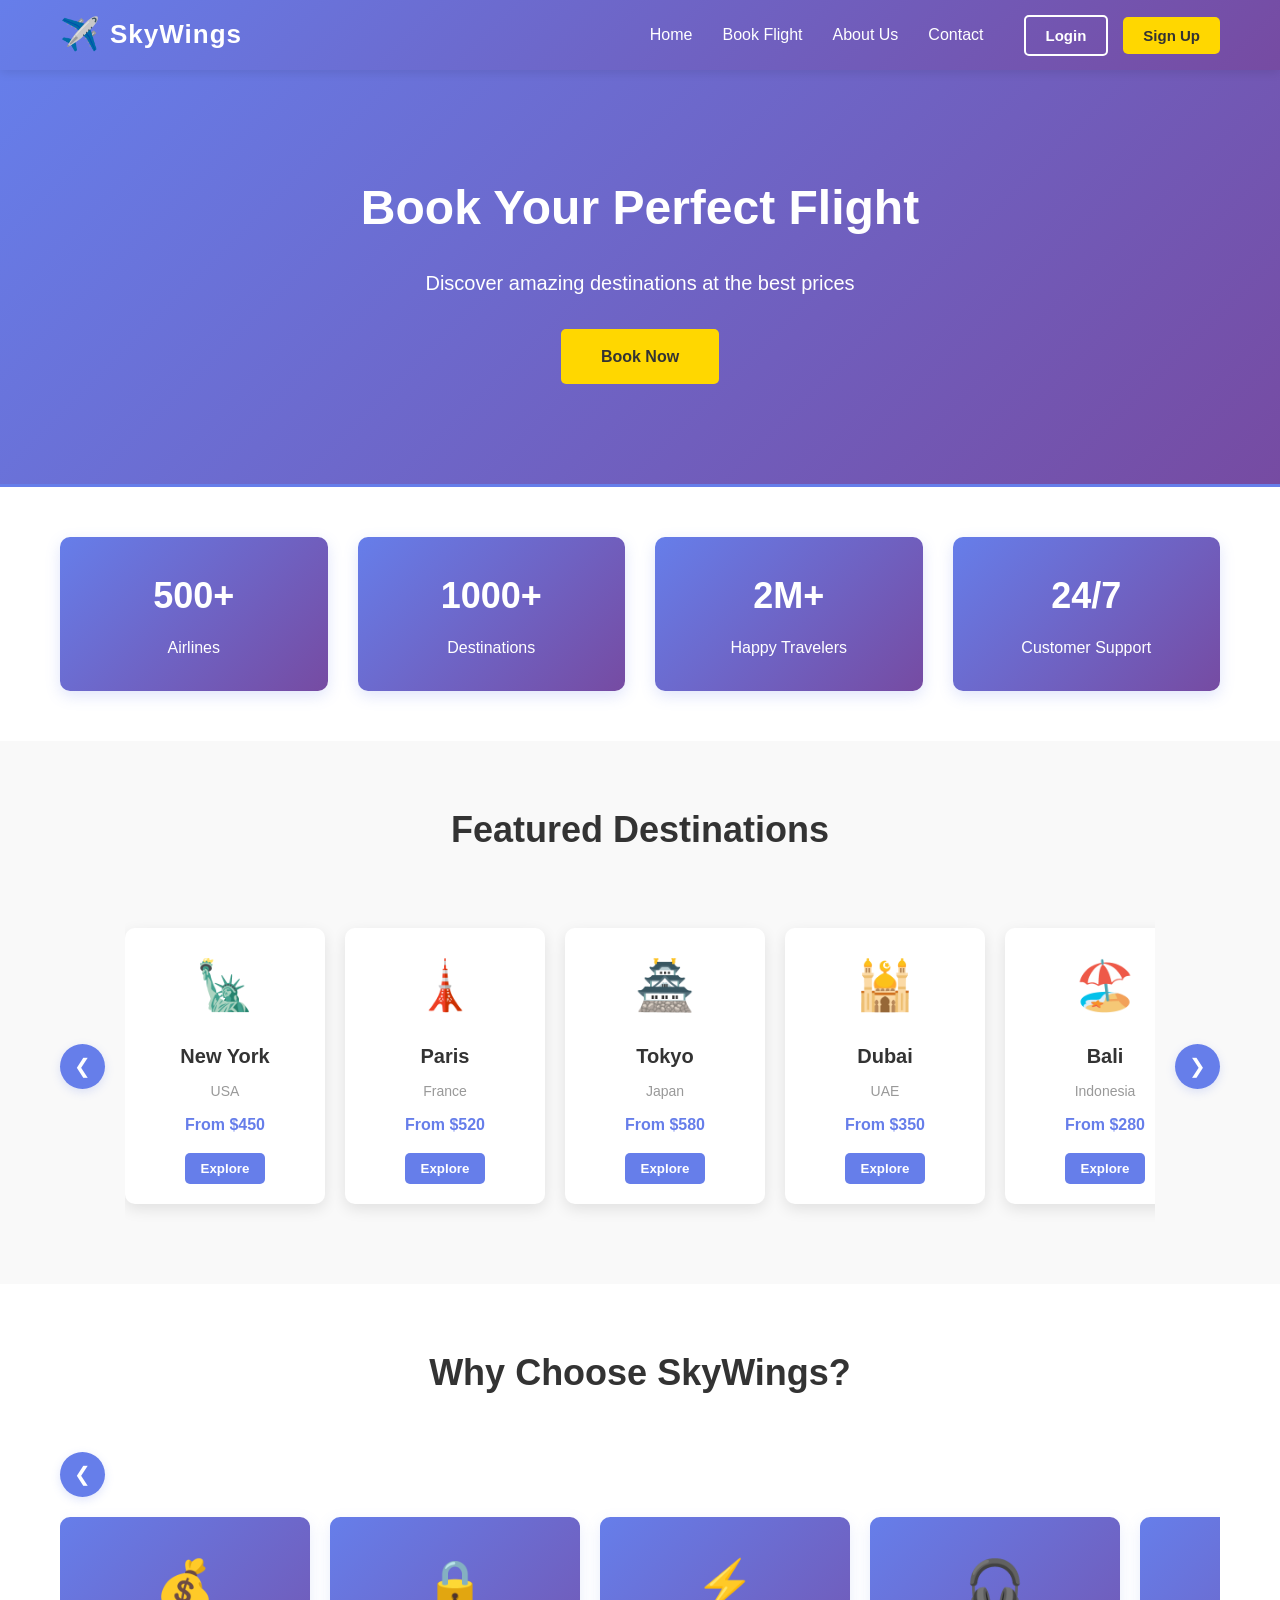
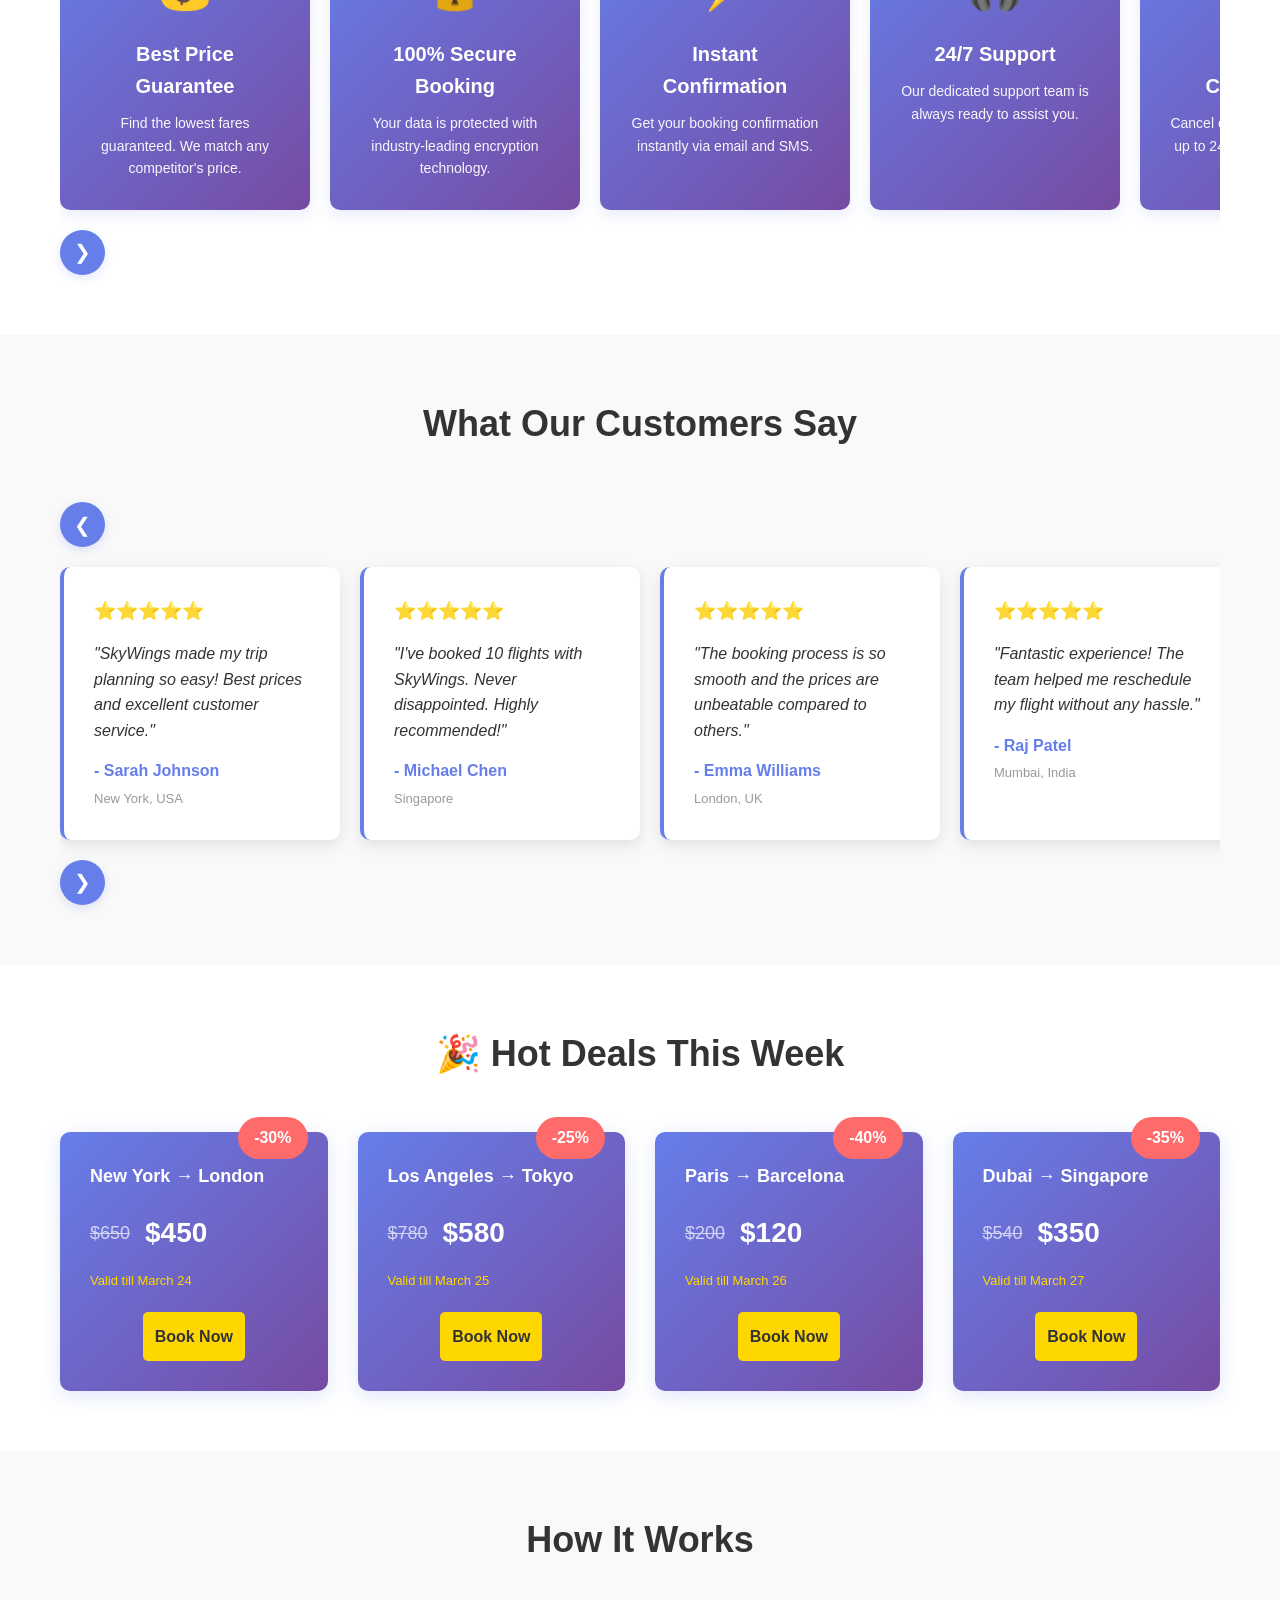
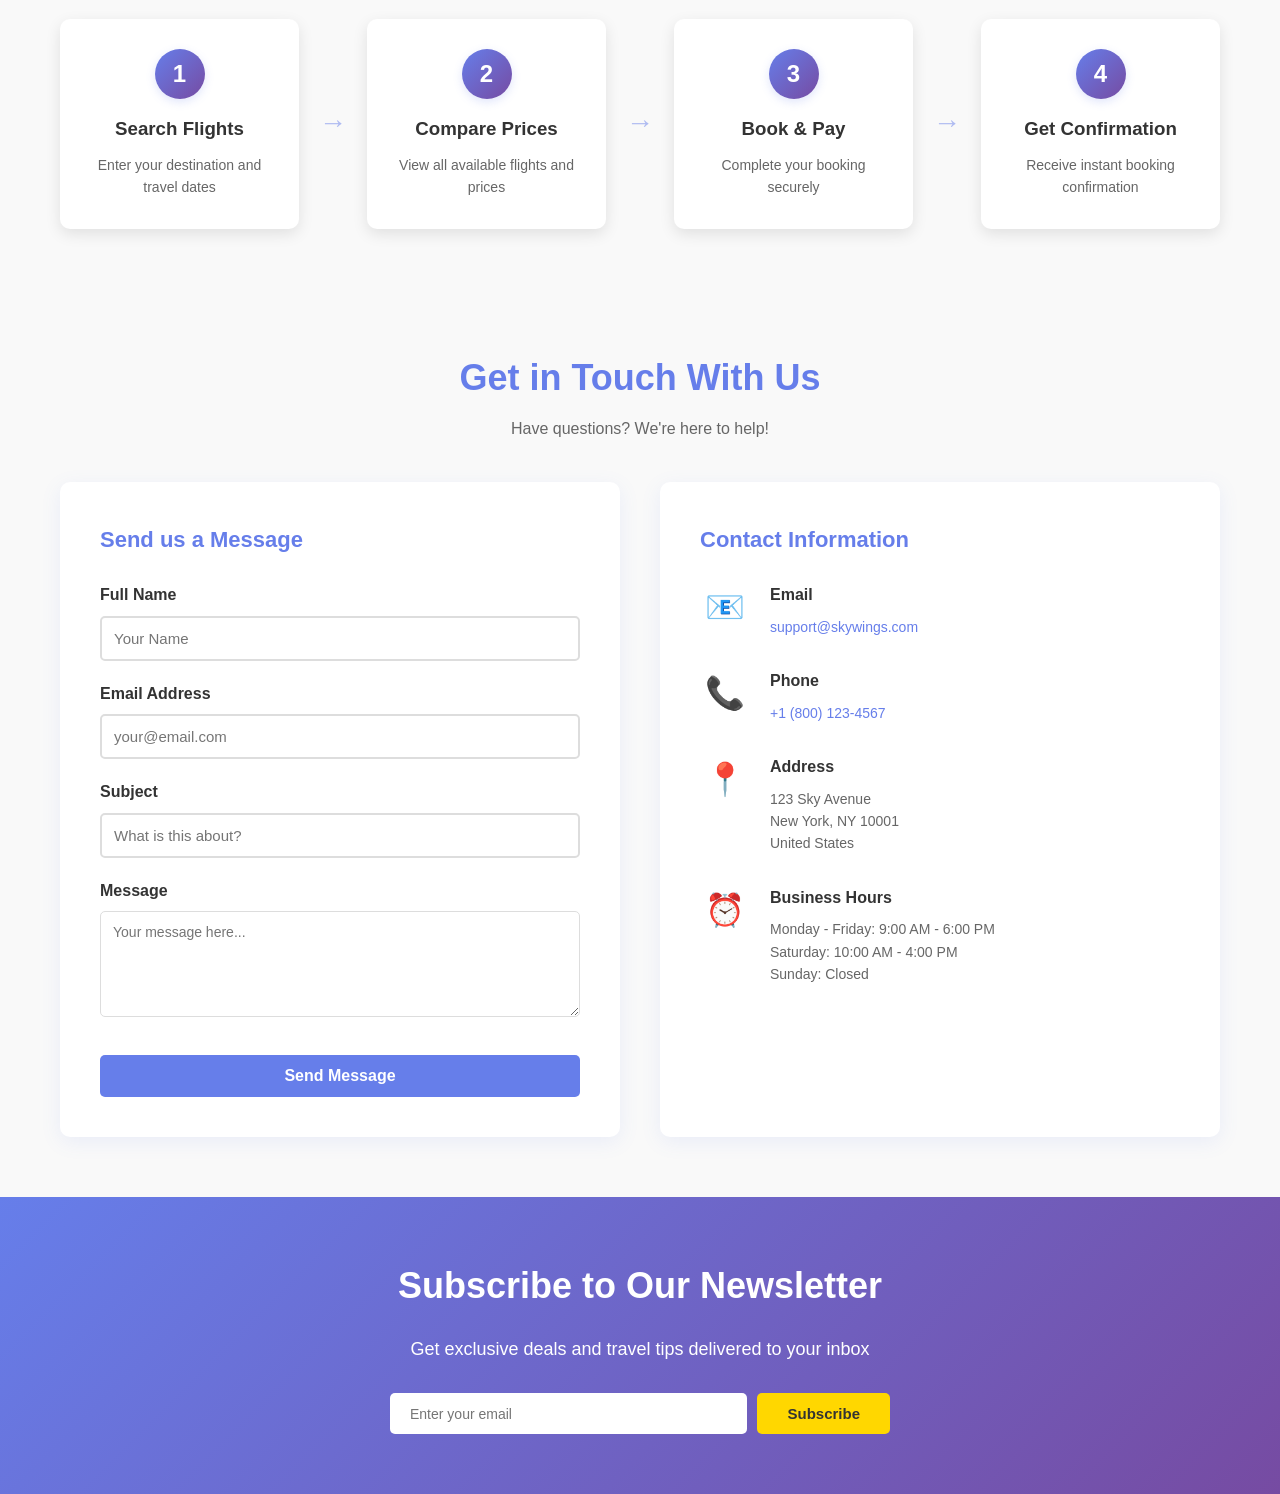
==== index.html @ 35b27cd0 "Initial commit" ====
<!DOCTYPE html>
<html lang="en">
<head>
    <meta charset="UTF-8">
    <meta name="viewport" content="width=device-width, initial-scale=1.0">
    <title>Flight Booking - Find & Book Your Flight</title>
    <link rel="stylesheet" href="style.css">
</head>
<body>
    <!-- Navigation Bar -->
    <nav class="navbar">
        <div class="navbar-container">
            <!-- Logo -->
            <div class="navbar-logo">
                <span class="logo-icon">✈️</span>
                <span class="logo-text">SkyWings</span>
            </div>

            <!-- Hamburger Menu -->
            <div class="hamburger" id="hamburger">
                <span></span>
                <span></span>
                <span></span>
            </div>

            <!-- Nav Links and Auth Buttons -->
            <div class="nav-menu" id="navMenu">
                <ul class="nav-links">
                    <li><a href="index.html">Home</a></li>
                    <li><a href="booking.html">Book Flight</a></li>
                    <li><a href="about.html">About Us</a></li>
                    <li><a href="#contact">Contact</a></li>
                </ul>

                <div class="auth-buttons">
                    <button class="btn btn-login" id="loginBtn">Login</button>
                    <button class="btn btn-signup" id="signupBtn">Sign Up</button>
                </div>
            </div>
        </div>
    </nav>

    <!-- Main Content (Hero Section) -->
    <section class="hero" id="home">
        <div class="hero-content">
            <h1>Book Your Perfect Flight</h1>
            <p>Discover amazing destinations at the best prices</p>
            <a href="booking.html" class="cta-button">Book Now</a>
        </div>
    </section>

    <!-- Quick Stats Section -->
    <section class="quick-stats">
        <div class="container">
            <div class="stats-row">
                <div class="stat-card">
                    <h3>500+</h3>
                    <p>Airlines</p>
                </div>
                <div class="stat-card">
                    <h3>1000+</h3>
                    <p>Destinations</p>
                </div>
                <div class="stat-card">
                    <h3>2M+</h3>
                    <p>Happy Travelers</p>
                </div>
                <div class="stat-card">
                    <h3>24/7</h3>
                    <p>Customer Support</p>
                </div>
            </div>
        </div>
    </section>

    <!-- Featured Destinations Carousel -->
    <section class="featured-destinations">
        <div class="container">
            <h2>Featured Destinations</h2>
            <div class="carousel-wrapper">
                <button class="carousel-btn prev" onclick="scrollCarousel('destinations', -1)">❮</button>
                <div class="carousel" id="destinationsCarousel">
                    <div class="carousel-card">
                        <div class="card-image">🗽</div>
                        <h3>New York</h3>
                        <p class="destination-info">USA</p>
                        <p class="price-info">From $450</p>
                        <button class="card-btn">Explore</button>
                    </div>
                    <div class="carousel-card">
                        <div class="card-image">🗼</div>
                        <h3>Paris</h3>
                        <p class="destination-info">France</p>
                        <p class="price-info">From $520</p>
                        <button class="card-btn">Explore</button>
                    </div>
                    <div class="carousel-card">
                        <div class="card-image">🏯</div>
                        <h3>Tokyo</h3>
                        <p class="destination-info">Japan</p>
                        <p class="price-info">From $580</p>
                        <button class="card-btn">Explore</button>
                    </div>
                    <div class="carousel-card">
                        <div class="card-image">🕌</div>
                        <h3>Dubai</h3>
                        <p class="destination-info">UAE</p>
                        <p class="price-info">From $350</p>
                        <button class="card-btn">Explore</button>
                    </div>
                    <div class="carousel-card">
                        <div class="card-image">🏖️</div>
                        <h3>Bali</h3>
                        <p class="destination-info">Indonesia</p>
                        <p class="price-info">From $280</p>
                        <button class="card-btn">Explore</button>
                    </div>
                    <div class="carousel-card">
                        <div class="card-image">🗿</div>
                        <h3>London</h3>
                        <p class="destination-info">UK</p>
                        <p class="price-info">From $380</p>
                        <button class="card-btn">Explore</button>
                    </div>
                    <div class="carousel-card">
                        <div class="card-image">🌉</div>
                        <h3>Singapore</h3>
                        <p class="destination-info">Singapore</p>
                        <p class="price-info">From $420</p>
                        <button class="card-btn">Explore</button>
                    </div>
                </div>
                <button class="carousel-btn next" onclick="scrollCarousel('destinations', 1)">❯</button>
            </div>
        </div>
    </section>

    <!-- Why Choose Us Section -->
    <section class="why-choose-us-home">
        <div class="container">
            <h2>Why Choose SkyWings?</h2>
            <div class="benefits-carousel">
                <button class="carousel-btn prev" onclick="scrollCarousel('benefits', -1)">❮</button>
                <div class="carousel" id="benefitsCarousel">
                    <div class="benefit-card">
                        <div class="benefit-icon">💰</div>
                        <h3>Best Price Guarantee</h3>
                        <p>Find the lowest fares guaranteed. We match any competitor's price.</p>
                    </div>
                    <div class="benefit-card">
                        <div class="benefit-icon">🔒</div>
                        <h3>100% Secure Booking</h3>
                        <p>Your data is protected with industry-leading encryption technology.</p>
                    </div>
                    <div class="benefit-card">
                        <div class="benefit-icon">⚡</div>
                        <h3>Instant Confirmation</h3>
                        <p>Get your booking confirmation instantly via email and SMS.</p>
                    </div>
                    <div class="benefit-card">
                        <div class="benefit-icon">🎧</div>
                        <h3>24/7 Support</h3>
                        <p>Our dedicated support team is always ready to assist you.</p>
                    </div>
                    <div class="benefit-card">
                        <div class="benefit-icon">🎟️</div>
                        <h3>Flexible Cancellation</h3>
                        <p>Cancel or modify your booking up to 24hrs before departure.</p>
                    </div>
                </div>
                <button class="carousel-btn next" onclick="scrollCarousel('benefits', 1)">❯</button>
            </div>
        </div>
    </section>

    <!-- Testimonials Carousel -->
    <section class="testimonials">
        <div class="container">
            <h2>What Our Customers Say</h2>
            <div class="testimonials-carousel">
                <button class="carousel-btn prev" onclick="scrollCarousel('testimonials', -1)">❮</button>
                <div class="carousel" id="testimonialsCarousel">
                    <div class="testimonial-card">
                        <div class="stars">⭐⭐⭐⭐⭐</div>
                        <p class="testimonial-text">"SkyWings made my trip planning so easy! Best prices and excellent customer service."</p>
                        <p class="testimonial-author">- Sarah Johnson</p>
                        <p class="testimonial-location">New York, USA</p>
                    </div>
                    <div class="testimonial-card">
                        <div class="stars">⭐⭐⭐⭐⭐</div>
                        <p class="testimonial-text">"I've booked 10 flights with SkyWings. Never disappointed. Highly recommended!"</p>
                        <p class="testimonial-author">- Michael Chen</p>
                        <p class="testimonial-location">Singapore</p>
                    </div>
                    <div class="testimonial-card">
                        <div class="stars">⭐⭐⭐⭐⭐</div>
                        <p class="testimonial-text">"The booking process is so smooth and the prices are unbeatable compared to others."</p>
                        <p class="testimonial-author">- Emma Williams</p>
                        <p class="testimonial-location">London, UK</p>
                    </div>
                    <div class="testimonial-card">
                        <div class="stars">⭐⭐⭐⭐⭐</div>
                        <p class="testimonial-text">"Fantastic experience! The team helped me reschedule my flight without any hassle."</p>
                        <p class="testimonial-author">- Raj Patel</p>
                        <p class="testimonial-location">Mumbai, India</p>
                    </div>
                    <div class="testimonial-card">
                        <div class="stars">⭐⭐⭐⭐⭐</div>
                        <p class="testimonial-text">"Best flight booking platform I've used. Simple, fast, and reliable!"</p>
                        <p class="testimonial-author">- Lisa Anderson</p>
                        <p class="testimonial-location">Toronto, Canada</p>
                    </div>
                </div>
                <button class="carousel-btn next" onclick="scrollCarousel('testimonials', 1)">❯</button>
            </div>
        </div>
    </section>

    <!-- Best Deals Section -->
    <section class="best-deals">
        <div class="container">
            <h2>🎉 Hot Deals This Week</h2>
            <div class="deals-grid">
                <div class="deal-card">
                    <div class="deal-badge">-30%</div>
                    <div class="deal-route">New York → London</div>
                    <div class="deal-price">
                        <span class="original-price">$650</span>
                        <span class="discount-price">$450</span>
                    </div>
                    <p class="deal-validity">Valid till March 24</p>
                    <a href="booking.html" class="btn-deal">Book Now</a>
                </div>
                <div class="deal-card">
                    <div class="deal-badge">-25%</div>
                    <div class="deal-route">Los Angeles → Tokyo</div>
                    <div class="deal-price">
                        <span class="original-price">$780</span>
                        <span class="discount-price">$580</span>
                    </div>
                    <p class="deal-validity">Valid till March 25</p>
                    <a href="booking.html" class="btn-deal">Book Now</a>
                </div>
                <div class="deal-card">
                    <div class="deal-badge">-40%</div>
                    <div class="deal-route">Paris → Barcelona</div>
                    <div class="deal-price">
                        <span class="original-price">$200</span>
                        <span class="discount-price">$120</span>
                    </div>
                    <p class="deal-validity">Valid till March 26</p>
                    <a href="booking.html" class="btn-deal">Book Now</a>
                </div>
                <div class="deal-card">
                    <div class="deal-badge">-35%</div>
                    <div class="deal-route">Dubai → Singapore</div>
                    <div class="deal-price">
                        <span class="original-price">$540</span>
                        <span class="discount-price">$350</span>
                    </div>
                    <p class="deal-validity">Valid till March 27</p>
                    <a href="booking.html" class="btn-deal">Book Now</a>
                </div>
            </div>
        </div>
    </section>

    <!-- How It Works Section -->
    <section class="how-it-works">
        <div class="container">
            <h2>How It Works</h2>
            <div class="steps-container">
                <div class="step">
                    <div class="step-number">1</div>
                    <h3>Search Flights</h3>
                    <p>Enter your destination and travel dates</p>
                </div>
                <div class="step-arrow">→</div>
                <div class="step">
                    <div class="step-number">2</div>
                    <h3>Compare Prices</h3>
                    <p>View all available flights and prices</p>
                </div>
                <div class="step-arrow">→</div>
                <div class="step">
                    <div class="step-number">3</div>
                    <h3>Book & Pay</h3>
                    <p>Complete your booking securely</p>
                </div>
                <div class="step-arrow">→</div>
                <div class="step">
                    <div class="step-number">4</div>
                    <h3>Get Confirmation</h3>
                    <p>Receive instant booking confirmation</p>
                </div>
            </div>
        </div>
    </section>

    <!-- Contact Section -->
    <section class="contact" id="contact">
        <div class="container">
            <h2>Get in Touch With Us</h2>
            <p class="contact-subtitle">Have questions? We're here to help!</p>
            
            <div class="contact-wrapper">
                <!-- Contact Form -->
                <div class="contact-form-container">
                    <h3>Send us a Message</h3>
                    <form class="contact-form" id="contactForm">
                        <div class="form-group">
                            <label for="contactName">Full Name</label>
                            <input type="text" id="contactName" placeholder="Your Name" required>
                        </div>
                        <div class="form-group">
                            <label for="contactEmail">Email Address</label>
                            <input type="email" id="contactEmail" placeholder="your@email.com" required>
                        </div>
                        <div class="form-group">
                            <label for="contactSubject">Subject</label>
                            <input type="text" id="contactSubject" placeholder="What is this about?" required>
                        </div>
                        <div class="form-group">
                            <label for="contactMessage">Message</label>
                            <textarea id="contactMessage" placeholder="Your message here..." rows="5" required></textarea>
                        </div>
                        <button type="submit" class="btn btn-primary">Send Message</button>
                    </form>
                </div>

                <!-- Contact Information -->
                <div class="contact-info-container">
                    <h3>Contact Information</h3>
                    
                    <div class="contact-info-item">
                        <div class="contact-icon">📧</div>
                        <div class="contact-details">
                            <h4>Email</h4>
                            <p><a href="mailto:support@skywings.com">support@skywings.com</a></p>
                        </div>
                    </div>

                    <div class="contact-info-item">
                        <div class="contact-icon">📞</div>
                        <div class="contact-details">
                            <h4>Phone</h4>
                            <p><a href="tel:+1-800-123-4567">+1 (800) 123-4567</a></p>
                        </div>
                    </div>

                    <div class="contact-info-item">
                        <div class="contact-icon">📍</div>
                        <div class="contact-details">
                            <h4>Address</h4>
                            <p>123 Sky Avenue<br>New York, NY 10001<br>United States</p>
                        </div>
                    </div>

                    <div class="contact-info-item">
                        <div class="contact-icon">⏰</div>
                        <div class="contact-details">
                            <h4>Business Hours</h4>
                            <p>Monday - Friday: 9:00 AM - 6:00 PM<br>Saturday: 10:00 AM - 4:00 PM<br>Sunday: Closed</p>
                        </div>
                    </div>
                </div>
            </div>
        </div>
    </section>

    <!-- Newsletter Section -->
    <section class="newsletter">
        <div class="container">
            <h2>Subscribe to Our Newsletter</h2>
            <p>Get exclusive deals and travel tips delivered to your inbox</p>
            <form class="newsletter-form" id="newsletter-form">
                <input type="email" placeholder="Enter your email" required>
                <button type="submit" class="btn btn-subscribe">Subscribe</button>
            </form>
        </div>
    </section>

    <!-- Login Modal -->
    <div class="modal" id="loginModal">
        <div class="modal-content">
            <span class="close" id="closeLoginModal">&times;</span>
            <h2>Login</h2>
            <form>
                <div class="form-group">
                    <label for="loginEmail">Email</label>
                    <input type="email" id="loginEmail" required>
                </div>
                <div class="form-group">
                    <label for="loginPassword">Password</label>
                    <input type="password" id="loginPassword" required>
                </div>
                <button type="submit" class="btn btn-primary">Login</button>
            </form>
        </div>
    </div>

    <!-- Signup Modal -->
    <div class="modal" id="signupModal">
        <div class="modal-content">
            <span class="close" id="closeSignupModal">&times;</span>
            <h2>Sign Up</h2>
            <form>
                <div class="form-group">
                    <label for="signupName">Full Name</label>
                    <input type="text" id="signupName" required>
                </div>
                <div class="form-group">
                    <label for="signupEmail">Email</label>
                    <input type="email" id="signupEmail" required>
                </div>
                <div class="form-group">
                    <label for="signupPassword">Password</label>
                    <input type="password" id="signupPassword" required>
                </div>
                <div class="form-group">
                    <label for="signupConfirm">Confirm Password</label>
                    <input type="password" id="signupConfirm" required>
                </div>
                <button type="submit" class="btn btn-primary">Create Account</button>
            </form>
        </div>
    </div>

    <script src="script.js"></script>
</body>
</html>
---- style.css ----
* {
    margin: 0;
    padding: 0;
    box-sizing: border-box;
}

body {
    font-family: 'Segoe UI', Tahoma, Geneva, Verdana, sans-serif;
    line-height: 1.6;
    color: #333;
}

/* ===== NAVBAR STYLES ===== */
.navbar {
    background: linear-gradient(135deg, #667eea 0%, #764ba2 100%);
    position: sticky;
    top: 0;
    z-index: 1000;
    box-shadow: 0 4px 15px rgba(102, 126, 234, 0.2);
}

.navbar-container {
    max-width: 1200px;
    margin: 0 auto;
    padding: 0 20px;
    display: flex;
    justify-content: space-between;
    align-items: center;
    height: 70px;
}

/* Logo Styles */
.navbar-logo {
    display: flex;
    align-items: center;
    gap: 10px;
    cursor: pointer;
    font-size: 28px;
    font-weight: bold;
    color: white;
    transition: transform 0.4s cubic-bezier(0.25, 0.46, 0.45, 0.94);
}

.navbar-logo:hover {
    transform: scale(1.05);
}

.logo-icon {
    font-size: 32px;
}

.logo-text {
    font-size: 26px;
    letter-spacing: 1px;
}

/* Nav Menu */
.nav-menu {
    display: flex;
    align-items: center;
    gap: 40px;
}

.nav-links {
    display: flex;
    list-style: none;
    gap: 30px;
}

.nav-links a {
    color: white;
    text-decoration: none;
    font-weight: 500;
    transition: all 0.4s cubic-bezier(0.25, 0.46, 0.45, 0.94);
    position: relative;
}

.nav-links a:hover {
    color: #ffd700;
}

.nav-links a::after {
    content: '';
    position: absolute;
    bottom: -5px;
    left: 0;
    width: 0;
    height: 2px;
    background-color: #ffd700;
    transition: width 0.4s cubic-bezier(0.25, 0.46, 0.45, 0.94);
}

.nav-links a:hover::after {
    width: 100%;
}

/* Auth Buttons */
.auth-buttons {
    display: flex;
    gap: 15px;
    align-items: center;
}

.btn {
    padding: 10px 20px;
    border: none;
    border-radius: 5px;
    font-size: 15px;
    font-weight: 600;
    cursor: pointer;
    transition: all 0.4s cubic-bezier(0.25, 0.46, 0.45, 0.94);
}

.btn-login {
    background-color: transparent;
    color: white;
    border: 2px solid white;
}

.btn-login:hover {
    background-color: white;
    color: #667eea;
    transform: translateY(-3px);
    box-shadow: 0 5px 15px rgba(102, 126, 234, 0.3);
}

.btn-signup {
    background-color: #ffd700;
    color: #333;
    border: none;
}

.btn-signup:hover {
    background-color: #ffed4e;
    transform: translateY(-3px);
    box-shadow: 0 5px 15px rgba(255, 215, 0, 0.4);
}

/* Hamburger Menu */
.hamburger {
    display: none;
    flex-direction: column;
    cursor: pointer;
}

.hamburger span {
    width: 25px;
    height: 3px;
    background-color: white;
    margin: 5px 0;
    border-radius: 3px;
    transition: all 0.4s cubic-bezier(0.25, 0.46, 0.45, 0.94);
}

.hamburger.active span:nth-child(1) {
    transform: rotate(45deg) translate(10px, 10px);
}

.hamburger.active span:nth-child(2) {
    opacity: 0;
}

.hamburger.active span:nth-child(3) {
    transform: rotate(-45deg) translate(7px, -7px);
}

/* ===== HERO SECTION ===== */
.hero {
    background: linear-gradient(135deg, #667eea 0%, #764ba2 100%);
    color: white;
    padding: 100px 20px;
    text-align: center;
    min-height: 400px;
    display: flex;
    align-items: center;
    justify-content: center;
}

.hero-content h1 {
    font-size: 48px;
    margin-bottom: 20px;
    animation: slideDown 0.8s cubic-bezier(0.25, 0.46, 0.45, 0.94);
}

.hero-content p {
    font-size: 20px;
    margin-bottom: 30px;
    animation: slideUp 0.8s cubic-bezier(0.25, 0.46, 0.45, 0.94);
}

.cta-button {
    display: inline-block;
    background-color: #ffd700;
    color: #333;
    padding: 15px 40px;
    border-radius: 5px;
    font-weight: 600;
    font-size: 16px;
    text-decoration: none;
    transition: all 0.4s cubic-bezier(0.25, 0.46, 0.45, 0.94);
    animation: slideUp 0.8s cubic-bezier(0.25, 0.46, 0.45, 0.94) 0.2s both;
}

.cta-button:hover {
    background-color: #ffed4e;
    transform: translateY(-4px);
    box-shadow: 0 12px 25px rgba(255, 215, 0, 0.3);
}

/* Quick Stats Section */
.quick-stats {
    padding: 50px 20px;
    background-color: white;
    border-top: 3px solid #667eea;
}

.stats-row {
    display: grid;
    grid-template-columns: repeat(auto-fit, minmax(200px, 1fr));
    gap: 30px;
    max-width: 1200px;
    margin: 0 auto;
}

.stat-card {
    text-align: center;
    padding: 30px;
    background: linear-gradient(135deg, #667eea 0%, #764ba2 100%);
    color: white;
    border-radius: 10px;
    transition: all 0.4s cubic-bezier(0.25, 0.46, 0.45, 0.94);
    box-shadow: 0 5px 15px rgba(102, 126, 234, 0.2);
}

.stat-card:hover {
    transform: translateY(-8px);
    box-shadow: 0 12px 30px rgba(102, 126, 234, 0.35);
}

.stat-card h3 {
    font-size: 36px;
    margin-bottom: 10px;
}

.stat-card p {
    font-size: 16px;
}

/* Featured Destinations Carousel */
.featured-destinations {
    padding: 60px 20px;
    background-color: #f9f9f9;
}

.featured-destinations h2,
.why-choose-us-home h2,
.testimonials h2,
.best-deals h2,
.how-it-works h2,
.newsletter h2 {
    text-align: center;
    font-size: 36px;
    margin-bottom: 50px;
    color: #333;
}

.carousel-wrapper {
    position: relative;
    display: flex;
    align-items: center;
    gap: 20px;
    max-width: 1200px;
    margin: 0 auto;
}

.carousel {
    display: flex;
    gap: 20px;
    overflow-x: auto;
    scroll-behavior: smooth;
    padding: 20px 0;
    flex: 1;
    scrollbar-width: none;
}

.carousel::-webkit-scrollbar {
    display: none;
}

.carousel-card {
    min-width: 200px;
    background: white;
    border-radius: 10px;
    padding: 20px;
    text-align: center;
    box-shadow: 0 5px 15px rgba(0, 0, 0, 0.1);
    transition: all 0.4s cubic-bezier(0.25, 0.46, 0.45, 0.94);
    cursor: pointer;
}

.carousel-card:hover {
    transform: translateY(-10px);
    box-shadow: 0 12px 30px rgba(102, 126, 234, 0.25);
}

.card-image {
    font-size: 48px;
    margin-bottom: 15px;
}

.carousel-card h3 {
    color: #333;
    margin-bottom: 8px;
    font-size: 20px;
}

.destination-info {
    color: #999;
    font-size: 14px;
    margin-bottom: 10px;
}

.price-info {
    color: #667eea;
    font-weight: 600;
    margin-bottom: 15px;
}

.card-btn {
    background-color: #667eea;
    color: white;
    padding: 8px 16px;
    border: none;
    border-radius: 5px;
    cursor: pointer;
    transition: all 0.4s cubic-bezier(0.25, 0.46, 0.45, 0.94);
    font-weight: 600;
}

.card-btn:hover {
    background-color: #764ba2;
    transform: translateY(-3px);
    box-shadow: 0 5px 15px rgba(102, 126, 234, 0.3);
}

.carousel-btn {
    background-color: #667eea;
    color: white;
    border: none;
    width: 45px;
    height: 45px;
    border-radius: 50%;
    cursor: pointer;
    font-size: 20px;
    transition: all 0.4s cubic-bezier(0.25, 0.46, 0.45, 0.94);
    flex-shrink: 0;
    box-shadow: 0 3px 10px rgba(102, 126, 234, 0.2);
}

.carousel-btn:hover {
    background-color: #764ba2;
    transform: scale(1.12);
    box-shadow: 0 6px 18px rgba(102, 126, 234, 0.35);
}

.carousel-btn.prev {
    order: -1;
}

/* Benefits Carousel */
.why-choose-us-home {
    padding: 60px 20px;
    background-color: white;
}

.benefit-card {
    min-width: 250px;
    background: linear-gradient(135deg, #667eea 0%, #764ba2 100%);
    color: white;
    padding: 30px;
    border-radius: 10px;
    text-align: center;
    box-shadow: 0 5px 15px rgba(102, 126, 234, 0.15);
    transition: all 0.4s cubic-bezier(0.25, 0.46, 0.45, 0.94);
}

.benefit-card:hover {
    transform: translateY(-12px);
    box-shadow: 0 12px 30px rgba(102, 126, 234, 0.3);
}

.benefit-icon {
    font-size: 48px;
    margin-bottom: 15px;
    display: block;
}

.benefit-card h3 {
    margin-bottom: 10px;
    font-size: 20px;
}

.benefit-card p {
    font-size: 14px;
    opacity: 0.95;
}

/* Testimonials Section */
.testimonials {
    padding: 60px 20px;
    background-color: #f9f9f9;
}

.testimonial-card {
    min-width: 280px;
    background: white;
    padding: 30px;
    border-radius: 10px;
    box-shadow: 0 5px 15px rgba(0, 0, 0, 0.1);
    border-left: 4px solid #667eea;
    transition: all 0.4s cubic-bezier(0.25, 0.46, 0.45, 0.94);
}

.testimonial-card:hover {
    transform: translateY(-6px);
    box-shadow: 0 10px 25px rgba(102, 126, 234, 0.2);
    border-left-color: #764ba2;
}

.stars {
    font-size: 18px;
    margin-bottom: 15px;
}

.testimonial-text {
    color: #333;
    margin-bottom: 15px;
    font-style: italic;
    line-height: 1.6;
}

.testimonial-author {
    color: #667eea;
    font-weight: 600;
    margin-bottom: 5px;
}

.testimonial-location {
    color: #999;
    font-size: 13px;
}

/* Best Deals Section */
.best-deals {
    padding: 60px 20px;
    background-color: white;
}

.deals-grid {
    display: grid;
    grid-template-columns: repeat(auto-fit, minmax(250px, 1fr));
    gap: 30px;
    max-width: 1200px;
    margin: 0 auto;
}

.deal-card {
    background: linear-gradient(135deg, #667eea 0%, #764ba2 100%);
    color: white;
    padding: 30px;
    border-radius: 10px;
    position: relative;
    transition: all 0.4s cubic-bezier(0.25, 0.46, 0.45, 0.94);
    box-shadow: 0 5px 20px rgba(102, 126, 234, 0.2);
}

.deal-card:hover {
    transform: translateY(-12px);
    box-shadow: 0 15px 40px rgba(102, 126, 234, 0.3);
}

.deal-badge {
    position: absolute;
    top: -15px;
    right: 20px;
    background-color: #ff6b6b;
    color: white;
    padding: 8px 16px;
    border-radius: 50px;
    font-weight: bold;
    font-size: 16px;
}

.deal-route {
    margin-bottom: 20px;
    font-size: 18px;
    font-weight: 600;
}

.deal-price {
    display: flex;
    align-items: center;
    gap: 15px;
    margin-bottom: 15px;
}

.original-price {
    text-decoration: line-through;
    opacity: 0.7;
    font-size: 18px;
}

.discount-price {
    font-size: 28px;
    font-weight: bold;
}

.deal-validity {
    color: #ffd700;
    font-size: 13px;
    margin-bottom: 20px;
}

.btn-deal {
    display: block;
    background-color: #ffd700;
    color: #333;
    padding: 12px;
    border-radius: 5px;
    text-align: center;
    text-decoration: none;
    font-weight: 600;
    transition: all 0.4s cubic-bezier(0.25, 0.46, 0.45, 0.94);
    margin: 15px auto 0;
    width: fit-content;
}

.btn-deal:hover {
    background-color: #ffed4e;
    transform: translateY(-3px);
    box-shadow: 0 5px 15px rgba(255, 215, 0, 0.3);
}

/* How It Works Section */
.how-it-works {
    padding: 60px 20px;
    background-color: #f9f9f9;
}

.steps-container {
    display: flex;
    justify-content: center;
    align-items: center;
    gap: 20px;
    flex-wrap: wrap;
    max-width: 1200px;
    margin: 0 auto;
}

.step {
    flex: 1;
    min-width: 180px;
    text-align: center;
    padding: 30px;
    background: white;
    border-radius: 10px;
    box-shadow: 0 5px 15px rgba(0, 0, 0, 0.1);
    transition: all 0.4s cubic-bezier(0.25, 0.46, 0.45, 0.94);
}

.step:hover {
    transform: translateY(-6px);
    box-shadow: 0 10px 25px rgba(102, 126, 234, 0.15);
}

.step-number {
    width: 50px;
    height: 50px;
    background: linear-gradient(135deg, #667eea 0%, #764ba2 100%);
    color: white;
    border-radius: 50%;
    display: flex;
    align-items: center;
    justify-content: center;
    font-size: 24px;
    font-weight: bold;
    margin: 0 auto 15px;
    box-shadow: 0 3px 10px rgba(102, 126, 234, 0.2);
}

.step h3 {
    color: #333;
    margin-bottom: 10px;
}

.step p {
    color: #666;
    font-size: 14px;
}

.step-arrow {
    font-size: 28px;
    color: #667eea;
    opacity: 0.5;
}

@media (max-width: 768px) {
    .step-arrow {
        display: none;
    }

    .steps-container {
        grid-template-columns: repeat(2, 1fr);
        flex-direction: column;
    }
}

/* Contact Section */
.contact {
    padding: 60px 20px;
    background-color: #f9f9f9;
}

.contact h2 {
    text-align: center;
    font-size: 36px;
    color: #667eea;
    margin-bottom: 10px;
}

.contact-subtitle {
    text-align: center;
    color: #666;
    font-size: 16px;
    margin-bottom: 40px;
}

.contact-wrapper {
    display: grid;
    grid-template-columns: 1fr 1fr;
    gap: 40px;
    max-width: 1200px;
    margin: 0 auto;
}

.contact-form-container {
    background: white;
    padding: 40px;
    border-radius: 10px;
    box-shadow: 0 5px 20px rgba(102, 126, 234, 0.1);
}

.contact-form-container h3 {
    color: #667eea;
    margin-bottom: 25px;
    font-size: 22px;
}

.contact-form .form-group {
    margin-bottom: 20px;
}

.contact-form label {
    display: block;
    margin-bottom: 8px;
    color: #333;
    font-weight: 600;
}

.contact-form input,
.contact-form textarea {
    width: 100%;
    padding: 12px;
    border: 1px solid #ddd;
    border-radius: 5px;
    font-family: inherit;
    font-size: 14px;
    transition: border-color 0.3s ease;
}

.contact-form input:focus,
.contact-form textarea:focus {
    outline: none;
    border-color: #667eea;
    box-shadow: 0 0 5px rgba(102, 126, 234, 0.2);
}

.contact-form .btn-primary {
    width: 100%;
    background-color: #667eea;
    color: white;
    padding: 12px;
    border: none;
    border-radius: 5px;
    font-weight: 600;
    font-size: 16px;
    cursor: pointer;
    transition: all 0.4s cubic-bezier(0.25, 0.46, 0.45, 0.94);
    margin-top: 10px;
}

.contact-form .btn-primary:hover {
    background-color: #764ba2;
    transform: translateY(-3px);
    box-shadow: 0 6px 20px rgba(102, 126, 234, 0.35);
}

.contact-info-container {
    padding: 40px;
    background: white;
    border-radius: 10px;
    box-shadow: 0 5px 20px rgba(102, 126, 234, 0.1);
    display: flex;
    flex-direction: column;
    justify-content: flex-start;
}

.contact-info-container h3 {
    color: #667eea;
    margin-bottom: 25px;
    font-size: 22px;
}

.contact-info-item {
    display: flex;
    align-items: flex-start;
    margin-bottom: 30px;
    gap: 20px;
}

.contact-info-item:last-child {
    margin-bottom: 0;
}

.contact-icon {
    font-size: 32px;
    min-width: 50px;
    text-align: center;
}

.contact-details h4 {
    color: #333;
    margin-bottom: 8px;
    font-size: 16px;
}

.contact-details p {
    color: #666;
    font-size: 14px;
    line-height: 1.6;
}

.contact-details a {
    color: #667eea;
    text-decoration: none;
    transition: color 0.3s ease;
}

.contact-details a:hover {
    color: #764ba2;
    text-decoration: underline;
}

@media (max-width: 768px) {
    .contact-wrapper {
        grid-template-columns: 1fr;
        gap: 20px;
    }

    .contact h2 {
        font-size: 28px;
    }

    .contact-form-container,
    .contact-info-container {
        padding: 25px;
    }

    .contact-info-item {
        flex-direction: column;
    }
}

/* Newsletter Section */
.newsletter {
    padding: 60px 20px;
    background: linear-gradient(135deg, #667eea 0%, #764ba2 100%);
    color: white;
    text-align: center;
}

.newsletter h2 {
    color: white;
    margin-bottom: 20px;
}

.newsletter p {
    font-size: 18px;
    margin-bottom: 30px;
}

.newsletter-form {
    display: flex;
    gap: 10px;
    max-width: 500px;
    margin: 0 auto;
    flex-wrap: wrap;
    justify-content: center;
}

.newsletter-form input {
    flex: 1;
    min-width: 250px;
    padding: 12px 20px;
    border: none;
    border-radius: 5px;
    font-size: 14px;
}

.btn-subscribe {
    background-color: #ffd700;
    color: #333;
    padding: 12px 30px;
    border: none;
    border-radius: 5px;
    font-weight: 600;
    cursor: pointer;
    transition: all 0.4s cubic-bezier(0.25, 0.46, 0.45, 0.94);
}

.btn-subscribe:hover {
    background-color: #ffed4e;
    transform: translateY(-3px);
    box-shadow: 0 5px 15px rgba(255, 215, 0, 0.3);
}

@keyframes slideDown {
    from {
        opacity: 0;
        transform: translateY(-30px);
    }
    to {
        opacity: 1;
        transform: translateY(0);
    }
}

@keyframes slideUp {
    from {
        opacity: 0;
        transform: translateY(30px);
    }
    to {
        opacity: 1;
        transform: translateY(0);
    }
}

@keyframes floatAnimation {
    0%, 100% {
        transform: translateY(0px);
    }
    50% {
        transform: translateY(-15px);
    }
}

/* ===== MODAL STYLES ===== */
.modal {
    display: none;
    position: fixed;
    z-index: 2000;
    left: 0;
    top: 0;
    width: 100%;
    height: 100%;
    background-color: rgba(0, 0, 0, 0.5);
    animation: fadeIn 0.4s cubic-bezier(0.25, 0.46, 0.45, 0.94);
}

@keyframes fadeIn {
    from {
        opacity: 0;
    }
    to {
        opacity: 1;
    }
}

.modal-content {
    background-color: white;
    margin: 10% auto;
    padding: 30px;
    border-radius: 10px;
    width: 90%;
    max-width: 400px;
    box-shadow: 0 5px 20px rgba(0, 0, 0, 0.3);
    animation: slideDown 0.4s cubic-bezier(0.25, 0.46, 0.45, 0.94);
}

.modal-content h2 {
    margin-bottom: 25px;
    color: #333;
    font-size: 28px;
}

.close {
    color: #aaa;
    float: right;
    font-size: 28px;
    font-weight: bold;
    cursor: pointer;
    transition: all 0.4s cubic-bezier(0.25, 0.46, 0.45, 0.94);
}

.close:hover {
    color: #000;
    transform: rotate(90deg);
}

/* Form Styles */
.form-group {
    margin-bottom: 20px;
}

.form-group label {
    display: block;
    margin-bottom: 8px;
    font-weight: 600;
    color: #333;
}

.form-group input {
    width: 100%;
    padding: 12px;
    border: 2px solid #ddd;
    border-radius: 5px;
    font-size: 15px;
    transition: all 0.4s cubic-bezier(0.25, 0.46, 0.45, 0.94);
}

.form-group input:focus {
    outline: none;
    border-color: #667eea;
    box-shadow: 0 0 0 3px rgba(102, 126, 234, 0.1);
}

.btn-primary {
    width: 100%;
    background-color: #667eea;
    color: white;
    padding: 12px;
    border: none;
    border-radius: 5px;
    font-weight: 600;
    font-size: 16px;
    cursor: pointer;
    transition: all 0.4s cubic-bezier(0.25, 0.46, 0.45, 0.94);
    margin-top: 10px;
}

.btn-primary:hover {
    background-color: #764ba2;
    transform: translateY(-3px);
    box-shadow: 0 6px 20px rgba(102, 126, 234, 0.35);
}

/* ===== SUCCESS/ERROR POPUP STYLES ===== */
.success-popup,
.error-popup {
    position: fixed;
    top: 50%;
    left: 50%;
    transform: translate(-50%, -50%);
    z-index: 3000;
    animation: popupSlideIn 0.5s cubic-bezier(0.25, 0.46, 0.45, 0.94);
}

@keyframes popupSlideIn {
    from {
        opacity: 0;
        transform: translate(-50%, -60%) scale(0.85);
    }
    to {
        opacity: 1;
        transform: translate(-50%, -50%) scale(1);
    }
}

.success-popup .popup-content {
    background-color: white;
    border-left: 5px solid #4CAF50;
    border-radius: 8px;
    padding: 30px;
    text-align: center;
    box-shadow: 0 5px 25px rgba(0, 0, 0, 0.2);
    min-width: 300px;
}

.error-popup .popup-content {
    background-color: white;
    border-left: 5px solid #f44336;
    border-radius: 8px;
    padding: 30px;
    text-align: center;
    box-shadow: 0 5px 25px rgba(0, 0, 0, 0.2);
    min-width: 300px;
}

.popup-icon {
    font-size: 48px;
    margin-bottom: 15px;
    font-weight: bold;
}

.success-popup .popup-icon {
    color: #4CAF50;
    animation: checkmark 0.8s cubic-bezier(0.25, 0.46, 0.45, 0.94);
}

.error-popup .popup-icon {
    color: #f44336;
}

@keyframes checkmark {
    0% {
        transform: scale(0);
        opacity: 0;
    }
    50% {
        transform: scale(1.2);
        opacity: 1;
    }
    100% {
        transform: scale(1);
        opacity: 1;
    }
}

.popup-content h3 {
    color: #333;
    margin-bottom: 10px;
    font-size: 22px;
}

.popup-content p {
    color: #666;
    margin-bottom: 20px;
    font-size: 14px;
}

.popup-btn {
    background-color: #667eea;
    color: white;
    border: none;
    padding: 10px 25px;
    border-radius: 5px;
    cursor: pointer;
    font-weight: 600;
    transition: all 0.4s cubic-bezier(0.25, 0.46, 0.45, 0.94);
}

.popup-btn:hover {
    background-color: #764ba2;
    transform: translateY(-3px);
    box-shadow: 0 5px 15px rgba(102, 126, 234, 0.3);
}

/* User Name Display in Navbar */
.user-name {
    color: white;
    font-weight: 500;
    padding-right: 15px;
    border-right: 1px solid rgba(255, 255, 255, 0.3);
    white-space: nowrap;
    display: flex;
    align-items: center;
    height: 40px;
    font-size: 15px;
    transition: all 0.4s cubic-bezier(0.25, 0.46, 0.45, 0.94);
}

.btn-logout {
    background-color: #ff6b6b;
    color: white;
    border: none;
}

.btn-logout:hover {
    background-color: #ff5252;
    transform: translateY(-2px);
}

/* ===== CONTAINER ===== */
.container {
    max-width: 1200px;
    margin: 0 auto;
    padding: 0 20px;
}

/* ===== ABOUT PAGE STYLES ===== */
.about-hero {
    background: linear-gradient(135deg, #667eea 0%, #764ba2 100%);
    color: white;
    padding: 100px 20px;
    text-align: center;
    min-height: 300px;
    display: flex;
    align-items: center;
    justify-content: center;
}

.about-hero h1 {
    font-size: 48px;
    margin-bottom: 15px;
    animation: slideDown 0.8s ease;
}

.about-hero p {
    font-size: 18px;
    animation: slideUp 0.8s ease;
}

/* About Cards Section */
.about-section {
    padding: 60px 20px;
    background-color: #f9f9f9;
}

.about-grid {
    display: grid;
    grid-template-columns: repeat(auto-fit, minmax(300px, 1fr));
    gap: 30px;
    max-width: 1200px;
    margin: 0 auto;
}

.about-card {
    background: white;
    padding: 40px;
    border-radius: 10px;
    text-align: center;
    box-shadow: 0 5px 20px rgba(0, 0, 0, 0.1);
    transition: transform 0.3s ease, box-shadow 0.3s ease;
}

.about-card:hover {
    transform: translateY(-10px);
    box-shadow: 0 10px 30px rgba(102, 126, 234, 0.2);
}

.card-icon {
    font-size: 48px;
    margin-bottom: 20px;
}

.about-card h2 {
    color: #333;
    margin-bottom: 15px;
    font-size: 24px;
}

.about-card p {
    color: #666;
    line-height: 1.6;
}

/* Why Choose Us Section */
.why-choose-us {
    padding: 60px 20px;
    background-color: white;
}

.why-choose-us h2 {
    text-align: center;
    font-size: 36px;
    margin-bottom: 50px;
    color: #333;
}

.features-grid {
    display: grid;
    grid-template-columns: repeat(auto-fit, minmax(250px, 1fr));
    gap: 30px;
    max-width: 1200px;
    margin: 0 auto;
}

.feature-item {
    background: linear-gradient(135deg, #667eea 0%, #764ba2 100%);
    color: white;
    padding: 30px;
    border-radius: 10px;
    text-align: center;
    transition: all 0.4s cubic-bezier(0.25, 0.46, 0.45, 0.94);
}

.feature-item:hover {
    transform: translateY(-6px);
    box-shadow: 0 8px 20px rgba(102, 126, 234, 0.25);
}

.feature-icon {
    font-size: 40px;
    margin-bottom: 15px;
    display: block;
}

.feature-item h3 {
    margin-bottom: 10px;
    font-size: 20px;
}

.feature-item p {
    font-size: 14px;
    opacity: 0.95;
}

/* Statistics Section */
.stats-section {
    background: linear-gradient(135deg, #667eea 0%, #764ba2 100%);
    color: white;
    padding: 60px 20px;
}

.stats-grid {
    display: grid;
    grid-template-columns: repeat(auto-fit, minmax(200px, 1fr));
    gap: 40px;
    max-width: 1200px;
    margin: 0 auto;
    text-align: center;
}

.stat-item h3 {
    font-size: 48px;
    margin-bottom: 10px;
    font-weight: bold;
}

.stat-item p {
    font-size: 16px;
}

/* Team Section */
.team-section {
    padding: 60px 20px;
    background-color: #f9f9f9;
}

.team-section h2 {
    text-align: center;
    font-size: 36px;
    margin-bottom: 50px;
    color: #333;
}

.team-grid {
    display: grid;
    grid-template-columns: repeat(auto-fit, minmax(200px, 1fr));
    gap: 30px;
    max-width: 1200px;
    margin: 0 auto;
}

.team-member {
    background: white;
    padding: 30px;
    border-radius: 10px;
    text-align: center;
    box-shadow: 0 5px 20px rgba(0, 0, 0, 0.1);
    transition: all 0.4s cubic-bezier(0.25, 0.46, 0.45, 0.94);
}

.team-member:hover {
    transform: translateY(-8px);
    box-shadow: 0 12px 30px rgba(2, 119, 189, 0.2);
}

.member-avatar {
    font-size: 60px;
    margin-bottom: 15px;
}

.team-member h3 {
    color: #333;
    margin-bottom: 5px;
    font-size: 20px;
}

.team-member p {
    color: #667eea;
    font-weight: 600;
}

/* CTA Section */
.cta-section {
    background: linear-gradient(135deg, #667eea 0%, #764ba2 100%);
    color: white;
    padding: 60px 20px;
    text-align: center;
}

.cta-section h2 {
    font-size: 36px;
    margin-bottom: 15px;
}

.cta-section p {
    font-size: 18px;
    margin-bottom: 30px;
}

.btn-cta {
    background-color: #ffd700;
    color: #333;
    padding: 15px 40px;
    border: none;
    border-radius: 5px;
    font-weight: 600;
    font-size: 16px;
    cursor: pointer;
    text-decoration: none;
    display: inline-block;
    transition: all 0.4s cubic-bezier(0.25, 0.46, 0.45, 0.94);
}

.btn-cta:hover {
    background-color: #ffed4e;
    transform: translateY(-4px);
    box-shadow: 0 10px 25px rgba(255, 215, 0, 0.3);
}

/* Footer */
.footer {
    background-color: #2c3e50;
    color: white;
    padding: 40px 20px 20px;
}

.footer-content {
    display: grid;
    grid-template-columns: repeat(auto-fit, minmax(200px, 1fr));
    gap: 30px;
    max-width: 1200px;
    margin: 0 auto 30px;
}

.footer-section h4 {
    margin-bottom: 15px;
    font-size: 18px;
}

.footer-section p {
    color: #bdc3c7;
    font-size: 14px;
}

.footer-section ul {
    list-style: none;
}

.footer-section ul li {
    margin-bottom: 10px;
}

.footer-section a {
    color: #bdc3c7;
    text-decoration: none;
    transition: color 0.3s ease;
}

.footer-section a:hover {
    color: #ffd700;
    transition: color 0.4s cubic-bezier(0.25, 0.46, 0.45, 0.94);
}

.footer-bottom {
    text-align: center;
    border-top: 1px solid #444;
    padding-top: 20px;
    color: #bdc3c7;
}

/* ===== BOOKING PAGE STYLES ===== */
.booking-hero {
    background: linear-gradient(135deg, #667eea 0%, #764ba2 100%);
    color: white;
    padding: 80px 20px;
    text-align: center;
    min-height: 300px;
    display: flex;
    align-items: center;
    justify-content: center;
}

.booking-hero h1 {
    font-size: 48px;
    margin-bottom: 15px;
}

.booking-hero p {
    font-size: 18px;
}

/* Search Section */
.search-section {
    padding: 40px 20px;
    background-color: #f9f9f9;
}

.search-card {
    background: white;
    padding: 40px;
    border-radius: 10px;
    box-shadow: 0 5px 20px rgba(0, 0, 0, 0.1);
    max-width: 1200px;
    margin: 0 auto;
}

.search-card h2 {
    color: #333;
    margin-bottom: 30px;
    font-size: 28px;
}

.search-form {
    display: flex;
    flex-direction: column;
    gap: 20px;
}

.form-row {
    display: grid;
    grid-template-columns: repeat(auto-fit, minmax(200px, 1fr));
    gap: 20px;
}

.form-col {
    display: flex;
    flex-direction: column;
}

.form-col label {
    font-weight: 600;
    margin-bottom: 8px;
    color: #333;
}

.form-col input,
.form-col select {
    padding: 12px;
    border: 2px solid #ddd;
    border-radius: 5px;
    font-size: 14px;
    transition: border-color 0.3s ease;
}

.form-col input:focus,
.form-col select:focus {
    outline: none;
    border-color: #667eea;
    box-shadow: 0 0 0 3px rgba(102, 126, 234, 0.1);
}

.btn-search {
    background-color: #667eea;
    color: white;
    padding: 15px;
    border: none;
    border-radius: 5px;
    font-size: 16px;
    font-weight: 600;
    cursor: pointer;
    transition: all 0.4s cubic-bezier(0.25, 0.46, 0.45, 0.94);
    margin-top: 10px;
}

.btn-search:hover {
    background-color: #764ba2;
    transform: translateY(-3px);
    box-shadow: 0 6px 20px rgba(102, 126, 234, 0.35);
}

/* Popular Routes Section */
.popular-routes {
    padding: 60px 20px;
    background-color: white;
}

.popular-routes h2 {
    text-align: center;
    font-size: 36px;
    margin-bottom: 50px;
    color: #333;
}

.routes-grid {
    display: grid;
    grid-template-columns: repeat(auto-fit, minmax(200px, 1fr));
    gap: 20px;
    max-width: 1200px;
    margin: 0 auto;
}

.route-card {
    background: linear-gradient(135deg, #667eea 0%, #764ba2 100%);
    color: white;
    padding: 30px;
    border-radius: 10px;
    text-align: center;
    cursor: pointer;
    transition: all 0.4s cubic-bezier(0.25, 0.46, 0.45, 0.94);
    box-shadow: 0 5px 20px rgba(102, 126, 234, 0.15);
}

.route-card:hover {
    transform: translateY(-12px);
    box-shadow: 0 12px 35px rgba(102, 126, 234, 0.3);
}

.route-flag {
    font-size: 32px;
    margin: 10px 0;
}

.route-card h3 {
    font-size: 18px;
    margin-bottom: 5px;
}

.route-card p {
    font-size: 24px;
    margin: 10px 0;
}

.route-price {
    font-size: 14px;
    margin-top: 15px;
    opacity: 0.95;
}

/* Flight Results Section */
.flight-results {
    padding: 40px 20px;
    background-color: #f9f9f9;
}

.flight-results h2 {
    color: #333;
    margin-bottom: 20px;
}

.results-info {
    background-color: #fefefe;
    padding: 15px;
    border-left: 4px solid #667eea;
    border-radius: 5px;
    margin-bottom: 30px;
}

.results-info p {
    color: #333;
    margin: 0;
}

.flights-list {
    display: flex;
    flex-direction: column;
    gap: 20px;
    max-width: 1200px;
    margin: 0 auto;
}

.flight-card {
    background: white;
    border-radius: 10px;
    box-shadow: 0 5px 20px rgba(0, 0, 0, 0.1);
    overflow: hidden;
    transition: all 0.4s cubic-bezier(0.25, 0.46, 0.45, 0.94);
}

.flight-card:hover {
    transform: translateY(-5px);
    box-shadow: 0 10px 30px rgba(102, 126, 234, 0.15);
    transition: all 0.4s cubic-bezier(0.25, 0.46, 0.45, 0.94);
}

.flight-header {
    display: grid;
    grid-template-columns: 200px 1fr 180px;
    gap: 30px;
    padding: 25px;
    align-items: center;
}

.airline-info {
    display: flex;
    align-items: center;
    gap: 15px;
}

.airline-logo {
    font-size: 40px;
}

.airline-info h4 {
    color: #333;
    margin: 0;
    font-size: 16px;
}

.airline-info p {
    color: #999;
    margin: 5px 0 0;
    font-size: 13px;
}

.flight-number {
    font-size: 12px;
    color: #999;
}

.flight-time {
    display: flex;
    align-items: center;
    justify-content: space-between;
    gap: 15px;
}

.time-section {
    text-align: center;
    flex: 0 0 auto;
}

.time-section h5 {
    color: #333;
    margin: 0;
    font-size: 18px;
    font-weight: bold;
}

.time-section p {
    color: #999;
    margin: 5px 0 0;
    font-size: 12px;
}

.flight-duration {
    text-align: center;
    flex: 1;
    min-width: 100px;
}

.flight-duration p {
    color: #666;
    margin: 0;
    font-size: 13px;
}

.flight-line {
    height: 2px;
    background: linear-gradient(to right, transparent, #667eea, transparent);
    margin: 8px 0;
}

.stops {
    font-weight: 500;
    color: #667eea;
}

.flight-price {
    text-align: right;
}

.price-label {
    color: #999;
    margin: 0;
    font-size: 12px;
}

.flight-price h3 {
    color: #667eea;
    margin: 5px 0;
    font-size: 24px;
}

.total-price {
    color: #999;
    margin: 0;
    font-size: 12px;
}

.flight-footer {
    padding: 0 25px 25px;
    text-align: right;
}

.btn-book {
    background-color: #4CAF50;
    color: white;
    padding: 10px 30px;
    border: none;
    border-radius: 5px;
    cursor: pointer;
    font-weight: 600;
    transition: all 0.4s cubic-bezier(0.25, 0.46, 0.45, 0.94);
}

.btn-book:hover {
    background-color: #45a049;
    transform: translateY(-3px);
    box-shadow: 0 5px 15px rgba(76, 175, 80, 0.3);
}

.no-results {
    text-align: center;
    padding: 40px;
    color: #999;
}

/* My Bookings Section */
.my-bookings {
    padding: 60px 20px;
    background-color: #f5f5f5;
}

.my-bookings h2 {
    text-align: center;
    font-size: 36px;
    margin-bottom: 40px;
    color: #333;
}

.bookings-list {
    display: flex;
    flex-direction: column;
    gap: 25px;
    max-width: 1200px;
    margin: 0 auto;
}

.booking-card {
    background: white;
    border-radius: 12px;
    box-shadow: 0 5px 20px rgba(0, 0, 0, 0.1);
    overflow: hidden;
    transition: all 0.4s cubic-bezier(0.25, 0.46, 0.45, 0.94);
}

.booking-card:hover {
    transform: translateY(-6px);
    box-shadow: 0 12px 35px rgba(102, 126, 234, 0.3);
}

.booking-header {
    background: linear-gradient(135deg, #667eea 0%, #764ba2 100%);
    color: white;
    padding: 20px 25px;
    display: flex;
    justify-content: space-between;
    align-items: center;
}

.booking-id {
    font-size: 15px;
}

.booking-id strong {
    display: block;
    font-size: 12px;
    opacity: 0.9;
    margin-bottom: 5px;
}

.status-badge {
    padding: 8px 16px;
    border-radius: 50px;
    font-weight: 600;
    font-size: 13px;
}

.status-badge.confirmed {
    background-color: #4CAF50;
    color: white;
}

.booking-details {
    padding: 25px;
}

.detail-row {
    display: grid;
    grid-template-columns: repeat(auto-fit, minmax(200px, 1fr));
    gap: 20px;
    margin-bottom: 20px;
}

.detail-row:last-child {
    margin-bottom: 0;
}

.detail-item {
    border-left: 3px solid #667eea;
    padding-left: 15px;
}

.detail-item label {
    display: block;
    font-size: 12px;
    color: #999;
    font-weight: 600;
    text-transform: uppercase;
    margin-bottom: 8px;
}

.detail-item p {
    font-size: 16px;
    color: #333;
    margin: 0;
}

.total-amount {
    font-size: 20px !important;
    color: #667eea !important;
    font-weight: 600 !important;
}

.booking-actions {
    padding: 20px 25px;
    background-color: #f9f9f9;
    border-top: 1px solid #eee;
    display: flex;
    gap: 15px;
}

.btn-invoice,
.btn-cancel {
    flex: 1;
    padding: 12px 20px;
    border: none;
    border-radius: 5px;
    cursor: pointer;
    font-weight: 600;
    transition: all 0.3s ease;
    font-size: 14px;
}

.btn-invoice {
    background-color: #667eea;
    color: white;
}

.btn-invoice:hover {
    background-color: #764ba2;
    transform: translateY(-2px);
}

.btn-cancel {
    background-color: #f44336;
    color: white;
}

.btn-cancel:hover {
    background-color: #d32f2f;
    transform: translateY(-2px);
}

/* ===== INVOICE PAGE STYLES ===== */
.invoice-section {
    padding: 60px 20px;
    background-color: #f5f5f5;
    min-height: 100vh;
}

.invoice-container {
    background: white;
    max-width: 900px;
    margin: 0 auto;
    padding: 40px;
    border-radius: 10px;
    box-shadow: 0 5px 20px rgba(0, 0, 0, 0.1);
}

.invoice-header {
    display: flex;
    justify-content: space-between;
    align-items: flex-start;
    margin-bottom: 40px;
    padding-bottom: 30px;
    border-bottom: 2px solid #667eea;
}

.company-info h1 {
    margin: 0 0 10px;
    color: #667eea;
    font-size: 28px;
}

.company-info p {
    margin: 5px 0;
    color: #666;
    font-size: 13px;
}

.company-details {
    opacity: 0.7;
}

.invoice-title h2 {
    margin: 0;
    font-size: 32px;
    color: #333;
}

.invoice-title p {
    margin: 10px 0 0;
    color: #667eea;
    font-weight: 600;
}

/* Invoice Info */
.invoice-info {
    display: grid;
    grid-template-columns: repeat(auto-fit, minmax(200px, 1fr));
    gap: 20px;
    margin-bottom: 40px;
    padding: 20px;
    background-color: #f9f9f9;
    border-radius: 8px;
}

.info-item label {
    display: block;
    font-size: 12px;
    color: #999;
    font-weight: 600;
    text-transform: uppercase;
    margin-bottom: 8px;
}

.info-item p {
    font-size: 16px;
    color: #333;
    margin: 0;
}

.badge-confirmed {
    display: inline-block;
    background-color: #4CAF50;
    color: white;
    padding: 6px 12px;
    border-radius: 4px;
    font-size: 12px;
    font-weight: 600;
}

/* Bill Section */
.bill-section {
    display: grid;
    grid-template-columns: 1fr 1fr;
    gap: 40px;
    margin-bottom: 40px;
}

.bill-item h3 {
    margin: 0 0 15px;
    color: #333;
    font-size: 16px;
}

.bill-item p {
    margin: 8px 0;
    color: #666;
    font-size: 14px;
}

/* Invoice Route */
.invoice-route {
    background: white;
    color: white;
    padding: 30px;
    border-radius: 8px;
    display: flex;
    justify-content: space-between;
    align-items: center;
    margin-bottom: 40px;
}

.route-detail {
    text-align: center;
    flex: 1;
}

.city-code {
    font-size: 24px;
    font-weight: bold;
    margin: 0;
}

.city-name {
    font-size: 16px;
    margin: 8px 0;
}

.date {
    font-size: 13px;
    opacity: 0.9;
    margin: 0;
}

.route-arrow {
    font-size: 32px;
    margin: 0 20px;
    opacity: 0.8;
}

/* Invoice Table */
.invoice-table {
    width: 100%;
    border-collapse: collapse;
    margin-bottom: 40px;
}

.invoice-table thead {
    background-color: #f9f9f9;
    border-bottom: 2px solid #667eea;
}

.invoice-table th {
    padding: 15px;
    text-align: left;
    font-weight: 600;
    color: #333;
    font-size: 13px;
}

.invoice-table td {
    padding: 15px;
    border-bottom: 1px solid #eee;
    color: #666;
}

.invoice-table tbody tr:hover {
    background-color: #f9f9f9;
}

/* Invoice Totals */
.invoice-totals {
    margin-bottom: 40px;
    padding: 20px;
    background-color: #f9f9f9;
    border-radius: 8px;
}

.total-row {
    display: flex;
    justify-content: space-between;
    padding: 12px 0;
    border-bottom: 1px solid #eee;
    color: #666;
}

.total-row:last-child {
    border-bottom: none;
}

.total-row.grand-total {
    border-top: 2px solid #667eea;
    border-bottom: 2px solid #667eea;
    padding: 15px 0;
    font-weight: bold;
    font-size: 18px;
    color: #667eea;
}

/* Payment Info */
.payment-info {
    background-color: #e8f5e9;
    padding: 20px;
    border-radius: 8px;
    margin-bottom: 40px;
    border-left: 4px solid #4CAF50;
}

.payment-info h3 {
    margin: 0 0 15px;
    color: #333;
}

.payment-info p {
    margin: 10px 0;
    color: #666;
    font-size: 14px;
}

.payment-status {
    display: inline-block;
    background-color: #4CAF50;
    color: white;
    padding: 4px 12px;
    border-radius: 4px;
    font-weight: 600;
    font-size: 12px;
}

/* Terms & Conditions */
.invoice-terms {
    background-color: #f5f5f5;
    padding: 20px;
    border-radius: 8px;
    margin-bottom: 40px;
}

.invoice-terms h3 {
    margin: 0 0 15px;
    color: #333;
    font-size: 16px;
}

.invoice-terms ul {
    margin: 0;
    padding-left: 20px;
    list-style: disc;
}

.invoice-terms li {
    margin: 8px 0;
    color: #666;
    font-size: 13px;
    line-height: 1.6;
}

/* Invoice Footer */
.invoice-footer {
    text-align: center;
    padding: 20px;
    border-top: 2px solid #eee;
    margin-bottom: 30px;
}

.invoice-footer p {
    margin: 8px 0;
    color: #666;
    font-size: 13px;
}

/* Invoice Actions */
.invoice-actions {
    display: flex;
    gap: 15px;
    flex-wrap: wrap;
    padding-top: 20px;
    border-top: 2px solid #eee;
    justify-content: center;
}

.btn-print,
.btn-download,
.btn-back {
    padding: 12px 30px;
    border: none;
    border-radius: 5px;
    cursor: pointer;
    font-weight: 600;
    transition: all 0.3s ease;
    font-size: 14px;
    text-decoration: none;
    display: inline-block;
}

.btn-print {
    background-color: #667eea;
    color: white;
}

.btn-print:hover {
    background-color: #764ba2;
    transform: translateY(-2px);
}

.btn-download {
    background-color: #4CAF50;
    color: white;
}

.btn-download:hover {
    background-color: #45a049;
    transform: translateY(-2px);
}

.btn-back {
    background-color: #999;
    color: white;
}

.btn-back:hover {
    background-color: #777;
    transform: translateY(-2px);
}

/* Print Styles */
@media print {
    body {
        background: white;
    }

    .navbar,
    .invoice-actions {
        display: none !important;
    }

    .invoice-section {
        padding: 0;
        background: white;
    }

    .invoice-container {
        box-shadow: none;
        padding: 0;
        max-width: 100%;
    }

    .invoice-actions {
        display: none;
    }
}

/* Booking Features */
.booking-features {
    padding: 60px 20px;
    background-color: white;
}

.booking-features h2 {
    text-align: center;
    font-size: 36px;
    margin-bottom: 50px;
    color: #333;
}

.features-row {
    display: grid;
    grid-template-columns: repeat(auto-fit, minmax(250px, 1fr));
    gap: 30px;
    max-width: 1200px;
    margin: 0 auto;
}

.feature-box {
    text-align: center;
    padding: 30px;
    background-color: #f9f9f9;
    border-radius: 10px;
    transition: transform 0.3s ease;
}

.feature-box:hover {
    transform: translateY(-5px);
}

.feature-number {
    width: 50px;
    height: 50px;
    background: linear-gradient(135deg, #667eea 0%, #764ba2 100%);
    color: white;
    border-radius: 50%;
    display: flex;
    align-items: center;
    justify-content: center;
    font-size: 24px;
    font-weight: bold;
    margin: 0 auto 20px;
}

.feature-box h3 {
    color: #333;
    margin-bottom: 10px;
    font-size: 20px;
}

.feature-box p {
    color: #666;
}

/* ===== RESPONSIVE DESIGN ===== */
@media (max-width: 768px) {
    .navbar-container {
        height: 60px;
    }

    .logo-text {
        display: none;
    }

    .logo-icon {
        font-size: 28px;
    }

    .hamburger {
        display: flex;
    }

    .nav-menu {
        position: absolute;
        left: -100%;
        top: 60px;
        flex-direction: column;
        background: linear-gradient(135deg, #667eea 0%, #764ba2 100%);
        width: 100%;
        text-align: center;
        transition: 0.3s;
        gap: 0;
        padding: 20px 0;
    }

    .nav-menu.active {
        left: 0;
    }

    .nav-links {
        flex-direction: column;
        gap: 15px;
        width: 100%;
    }

    .nav-links a {
        display: block;
        padding: 10px;
    }

    .nav-links a::after {
        display: none;
    }

    .auth-buttons {
        flex-direction: column;
        width: 80%;
        margin: 20px auto 0;
    }

    .btn {
        width: 100%;
    }

    .hero-content h1 {
        font-size: 32px;
    }

    .hero-content p {
        font-size: 16px;
    }

    .modal-content {
        width: 85%;
        margin: 30% auto;
    }
}

@media (max-width: 480px) {
    .navbar-container {
        padding: 0 15px;
    }

    .nav-menu {
        top: 60px;
    }

    .hero-content h1 {
        font-size: 24px;
    }

    .hero-content p {
        font-size: 14px;
    }

    .hero {
        padding: 60px 20px;
    }

    .modal-content {
        padding: 20px;
    }

    .form-group input {
        padding: 10px;
        font-size: 14px;
    }

    /* Responsive: About Page */
    .about-hero h1 {
        font-size: 32px;
    }

    .about-hero p {
        font-size: 16px;
    }

    .about-grid,
    .features-grid,
    .team-grid {
        grid-template-columns: 1fr;
    }

    /* Responsive: Booking Page */
    .booking-hero h1 {
        font-size: 32px;
    }

    .booking-hero p {
        font-size: 16px;
    }

    .form-row {
        grid-template-columns: 1fr;
    }

    .search-card {
        padding: 20px;
    }

    .flight-header {
        grid-template-columns: 1fr;
        gap: 15px;
    }

    .flight-price {
        text-align: left;
    }

    .flight-time {
        flex-direction: column;
        gap: 10px;
    }

    .time-section {
        flex: 1;
        width: 100%;
    }

    .flight-duration {
        flex: 1;
        width: 100%;
    }

    /* Footer responsive */
    .footer-content {
        grid-template-columns: 1fr;
        gap: 20px;
    }

    .routes-grid {
        grid-template-columns: repeat(2, 1fr);
    }

    .stats-grid {
        grid-template-columns: repeat(2, 1fr);
    }

    .features-row {
        grid-template-columns: 1fr;
    }

    .cta-section h2 {
        font-size: 28px;
    }

    /* Responsive: Carousels */
    .carousel-card {
        min-width: 150px;
    }

    .carousel-btn {
        width: 40px;
        height: 40px;
        font-size: 18px;
    }

    .benefit-card,
    .testimonial-card {
        min-width: 240px;
    }

    .carousel {
        gap: 15px;
    }

    /* Responsive: Booking Cards */
    .booking-header {
        flex-direction: column;
        gap: 15px;
    }

    .booking-id,
    .booking-status {
        width: 100%;
    }

    .detail-row {
        grid-template-columns: 1fr;
        gap: 15px;
    }

    .booking-actions {
        flex-direction: column;
    }

    /* Responsive: Invoice */
    .invoice-header {
        flex-direction: column;
        gap: 20px;
    }

    .bill-section {
        grid-template-columns: 1fr;
        gap: 20px;
    }

    .invoice-route {
        flex-direction: column;
        gap: 20px;
    }

    .route-arrow {
        transform: rotate(90deg);
        margin: 0;
    }

    .invoice-table {
        font-size: 12px;
    }

    .invoice-table th,
    .invoice-table td {
        padding: 10px;
    }

    .invoice-actions {
        flex-direction: column;
        gap: 10px;
    }

    .btn-print,
    .btn-download,
    .btn-back {
        width: 100%;
    }

    /* Responsive: Newsletter */
    .newsletter-form {
        flex-direction: column;
    }

    .newsletter-form input {
        min-width: auto;
    }
}
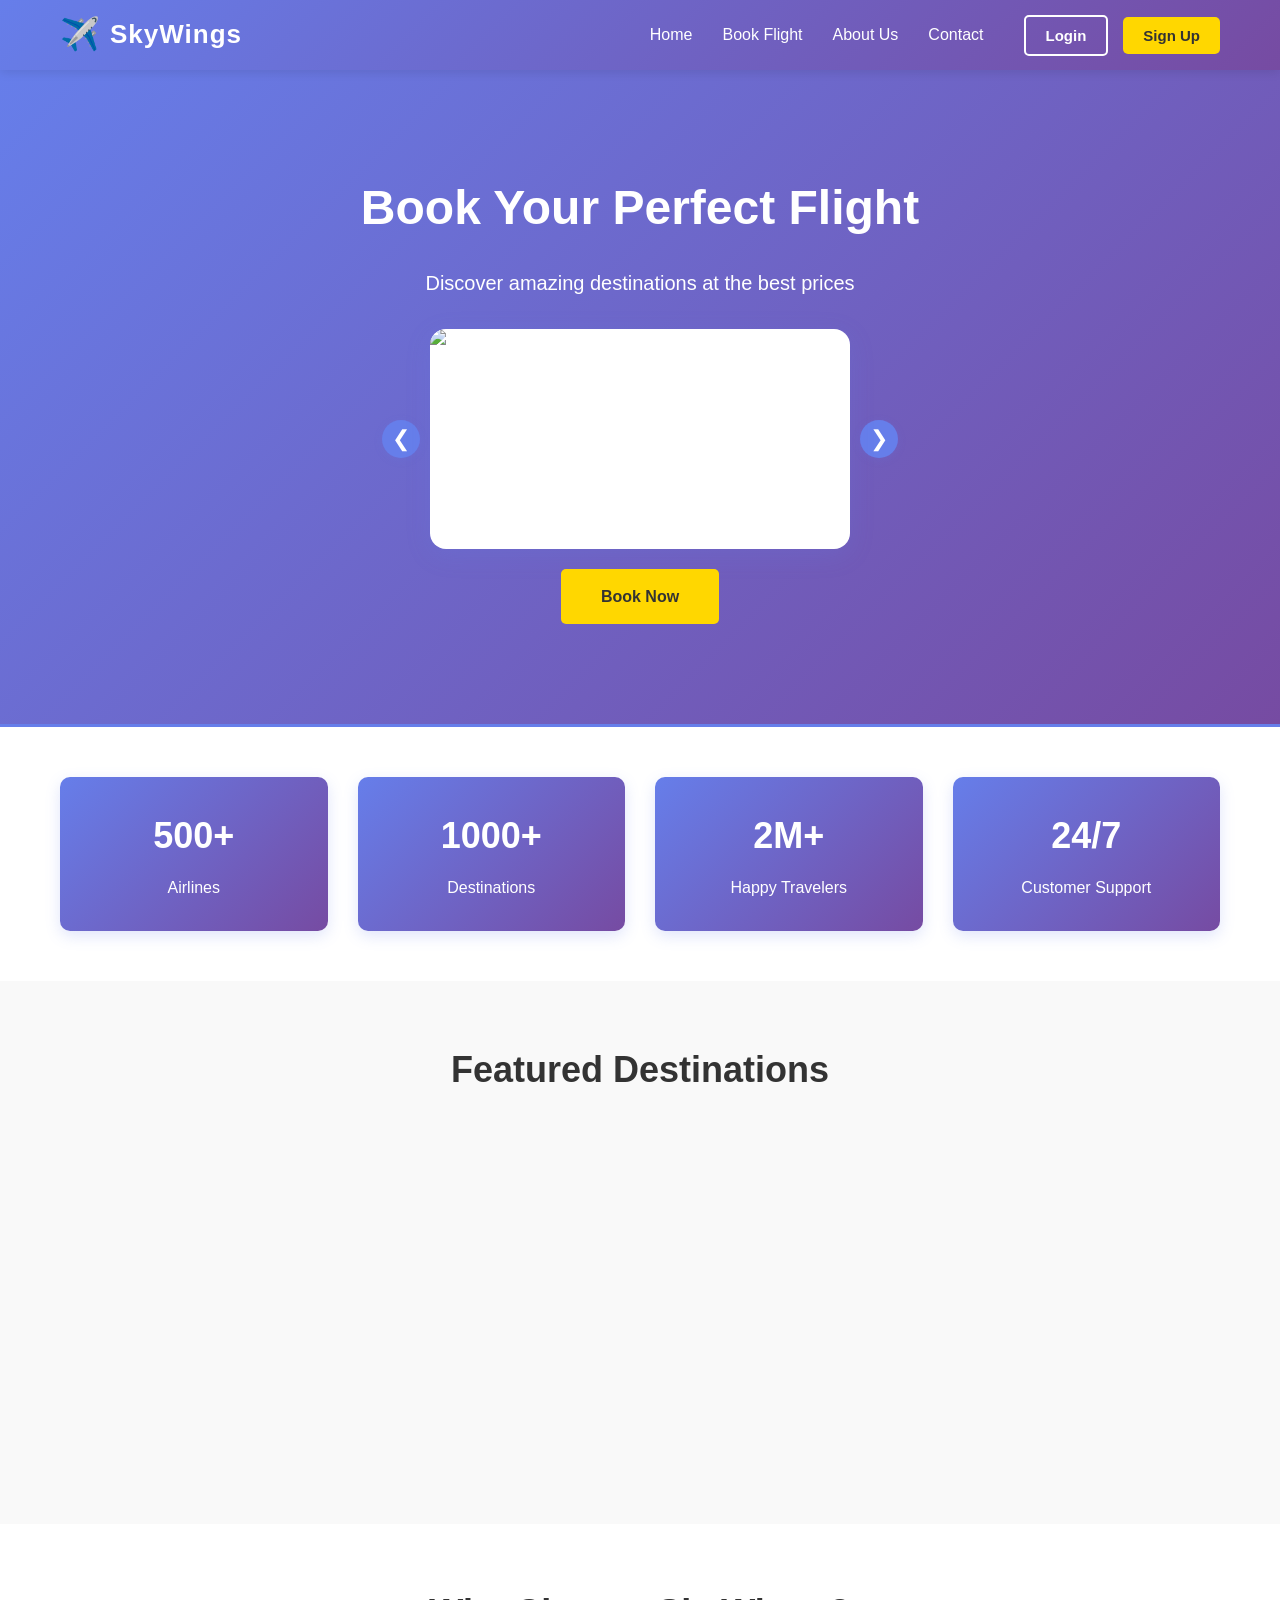
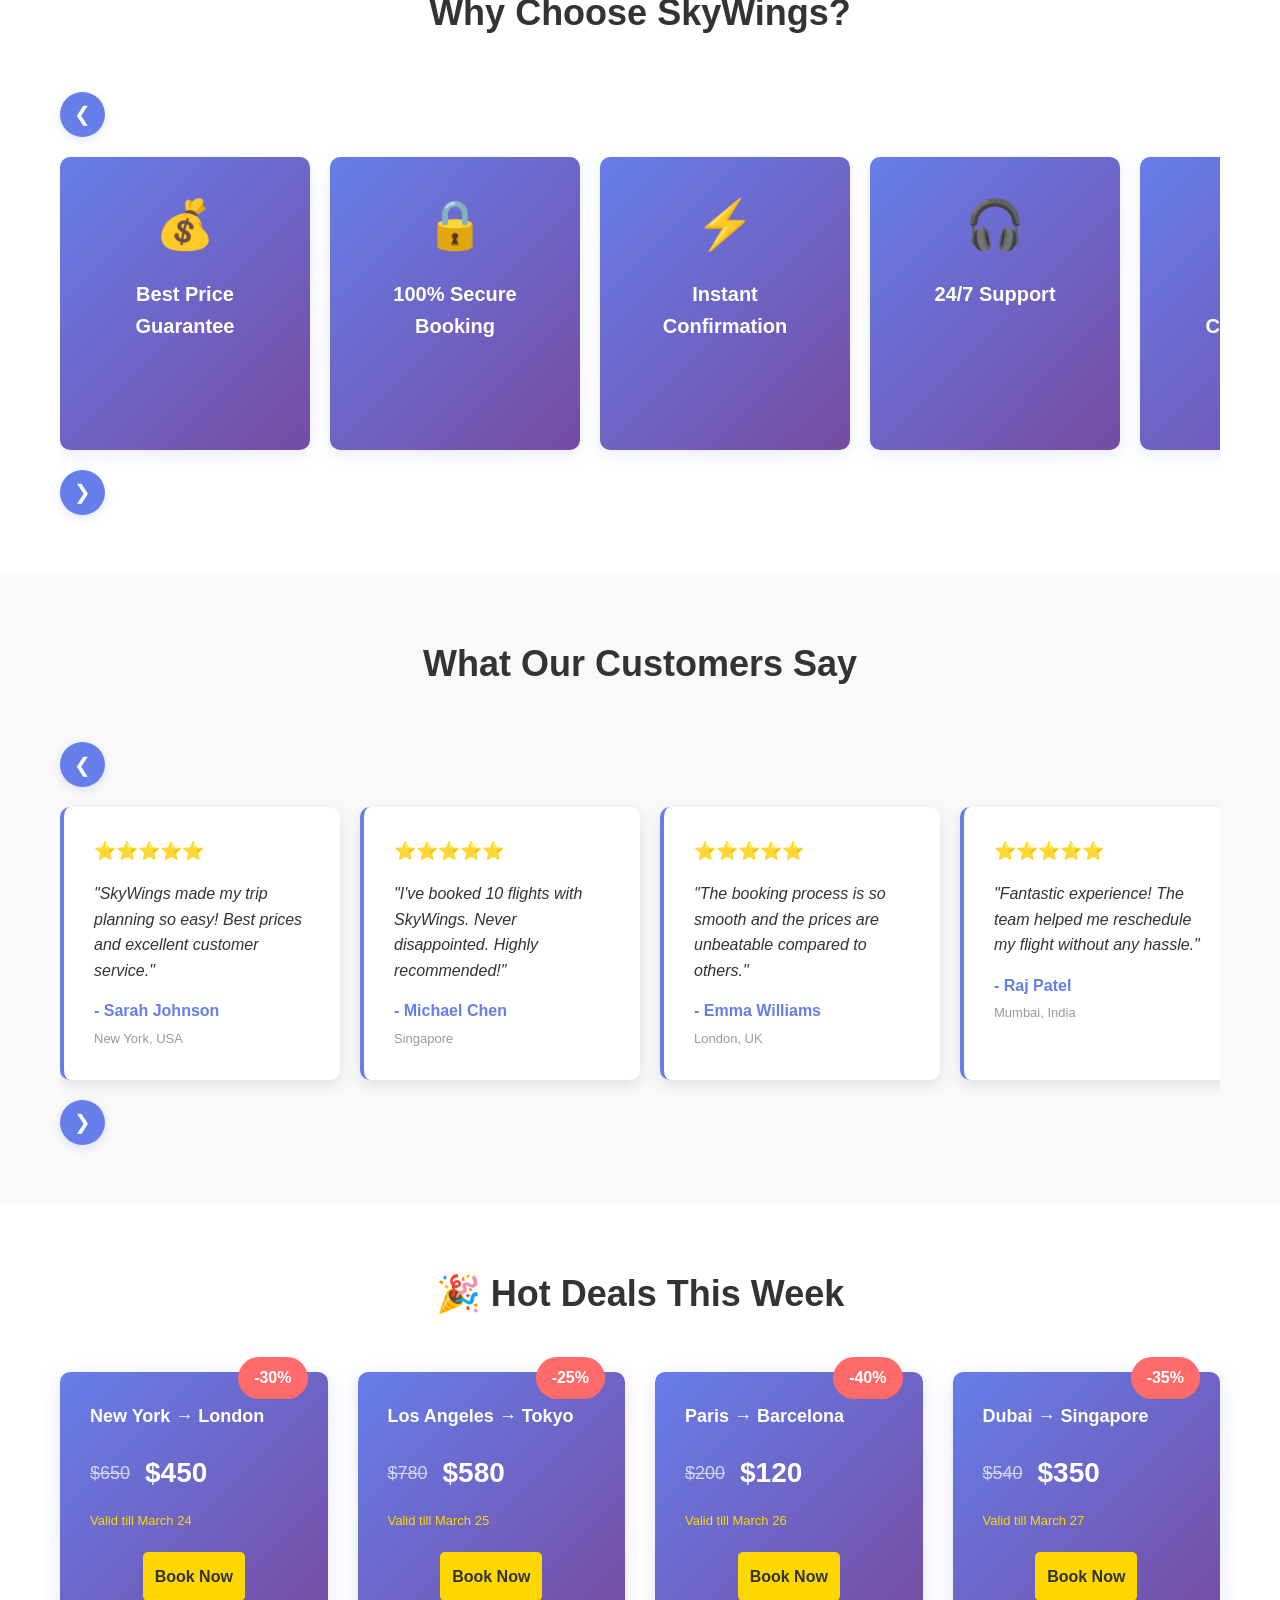
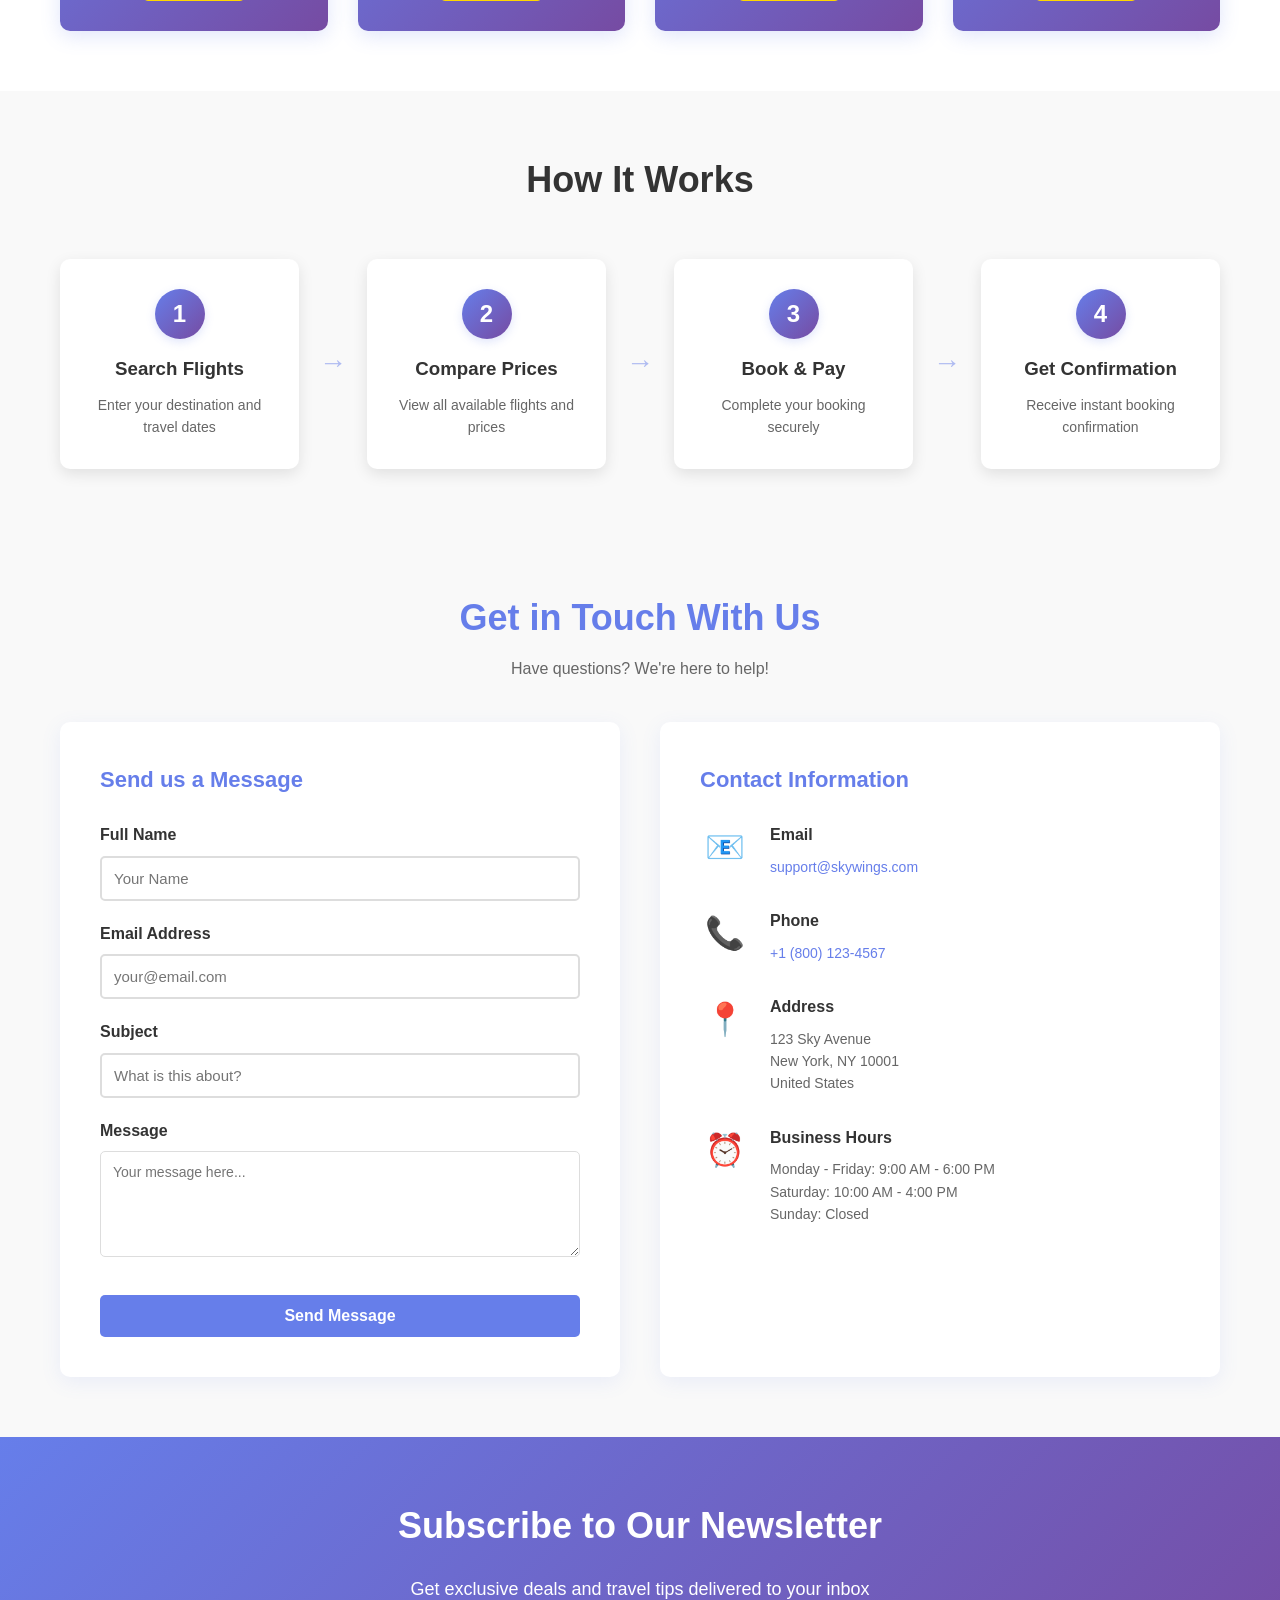
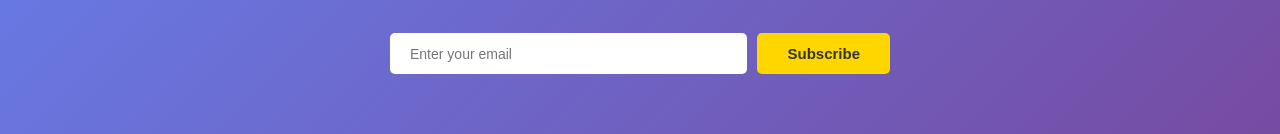
==== commit 0e77e4cb: "contacts fixed" ====
--- a/index.html
+++ b/index.html
@@ -29,7 +29,7 @@
                     <li><a href="index.html">Home</a></li>
                     <li><a href="booking.html">Book Flight</a></li>
                     <li><a href="about.html">About Us</a></li>
-                    <li><a href="#contact">Contact</a></li>
+                        <li><a href="index.html#contact">Contact</a></li>
                 </ul>
 
                 <div class="auth-buttons">
@@ -45,6 +45,15 @@
         <div class="hero-content">
             <h1>Book Your Perfect Flight</h1>
             <p>Discover amazing destinations at the best prices</p>
+            <div class="hero-carousel">
+                <button class="carousel-arrow left" onclick="moveHeroCarousel(-1)">❮</button>
+                <div class="hero-carousel-images">
+                    <img src="https://images.unsplash.com/photo-1506744038136-46273834b3fb?auto=format&fit=crop&w=800&q=80" class="hero-carousel-img active" alt="Mountain Flight View">
+                    <img src="https://images.unsplash.com/photo-1465156799763-2c087c332922?auto=format&fit=crop&w=800&q=80" class="hero-carousel-img" alt="City Night Flight">
+                    <img src="https://images.unsplash.com/photo-1519125323398-675f0ddb6308?auto=format&fit=crop&w=800&q=80" class="hero-carousel-img" alt="Beach Destination">
+                </div>
+                <button class="carousel-arrow right" onclick="moveHeroCarousel(1)">❯</button>
+            </div>
             <a href="booking.html" class="cta-button">Book Now</a>
         </div>
     </section>
--- a/style.css
+++ b/style.css
@@ -2555,3 +2555,67 @@
         min-width: auto;
     }
 }
+
+/* Hero Image Carousel */
+.hero-carousel {
+    display: flex;
+    align-items: center;
+    justify-content: center;
+    margin: 30px 0 20px 0;
+    position: relative;
+    gap: 10px;
+}
+.hero-carousel-images {
+    width: 420px;
+    height: 220px;
+    overflow: hidden;
+    border-radius: 16px;
+    box-shadow: 0 6px 24px rgba(102, 126, 234, 0.18);
+    position: relative;
+    background: #fff;
+    display: flex;
+    align-items: center;
+    justify-content: center;
+}
+.hero-carousel-img {
+    width: 100%;
+    height: 220px;
+    object-fit: cover;
+    position: absolute;
+    left: 0;
+    top: 0;
+    opacity: 0;
+    transition: opacity 0.6s cubic-bezier(0.25, 0.46, 0.45, 0.94);
+    z-index: 1;
+}
+.hero-carousel-img.active {
+    opacity: 1;
+    z-index: 2;
+}
+.carousel-arrow {
+    background: #667eea;
+    color: #fff;
+    border: none;
+    border-radius: 50%;
+    width: 38px;
+    height: 38px;
+    font-size: 22px;
+    cursor: pointer;
+    display: flex;
+    align-items: center;
+    justify-content: center;
+    transition: background 0.3s;
+    box-shadow: 0 2px 8px rgba(102, 126, 234, 0.15);
+}
+.carousel-arrow:hover {
+    background: #764ba2;
+}
+@media (max-width: 600px) {
+    .hero-carousel-images {
+        width: 95vw;
+        height: 140px;
+    }
+    .hero-carousel-img {
+        height: 140px;
+    }
+}
